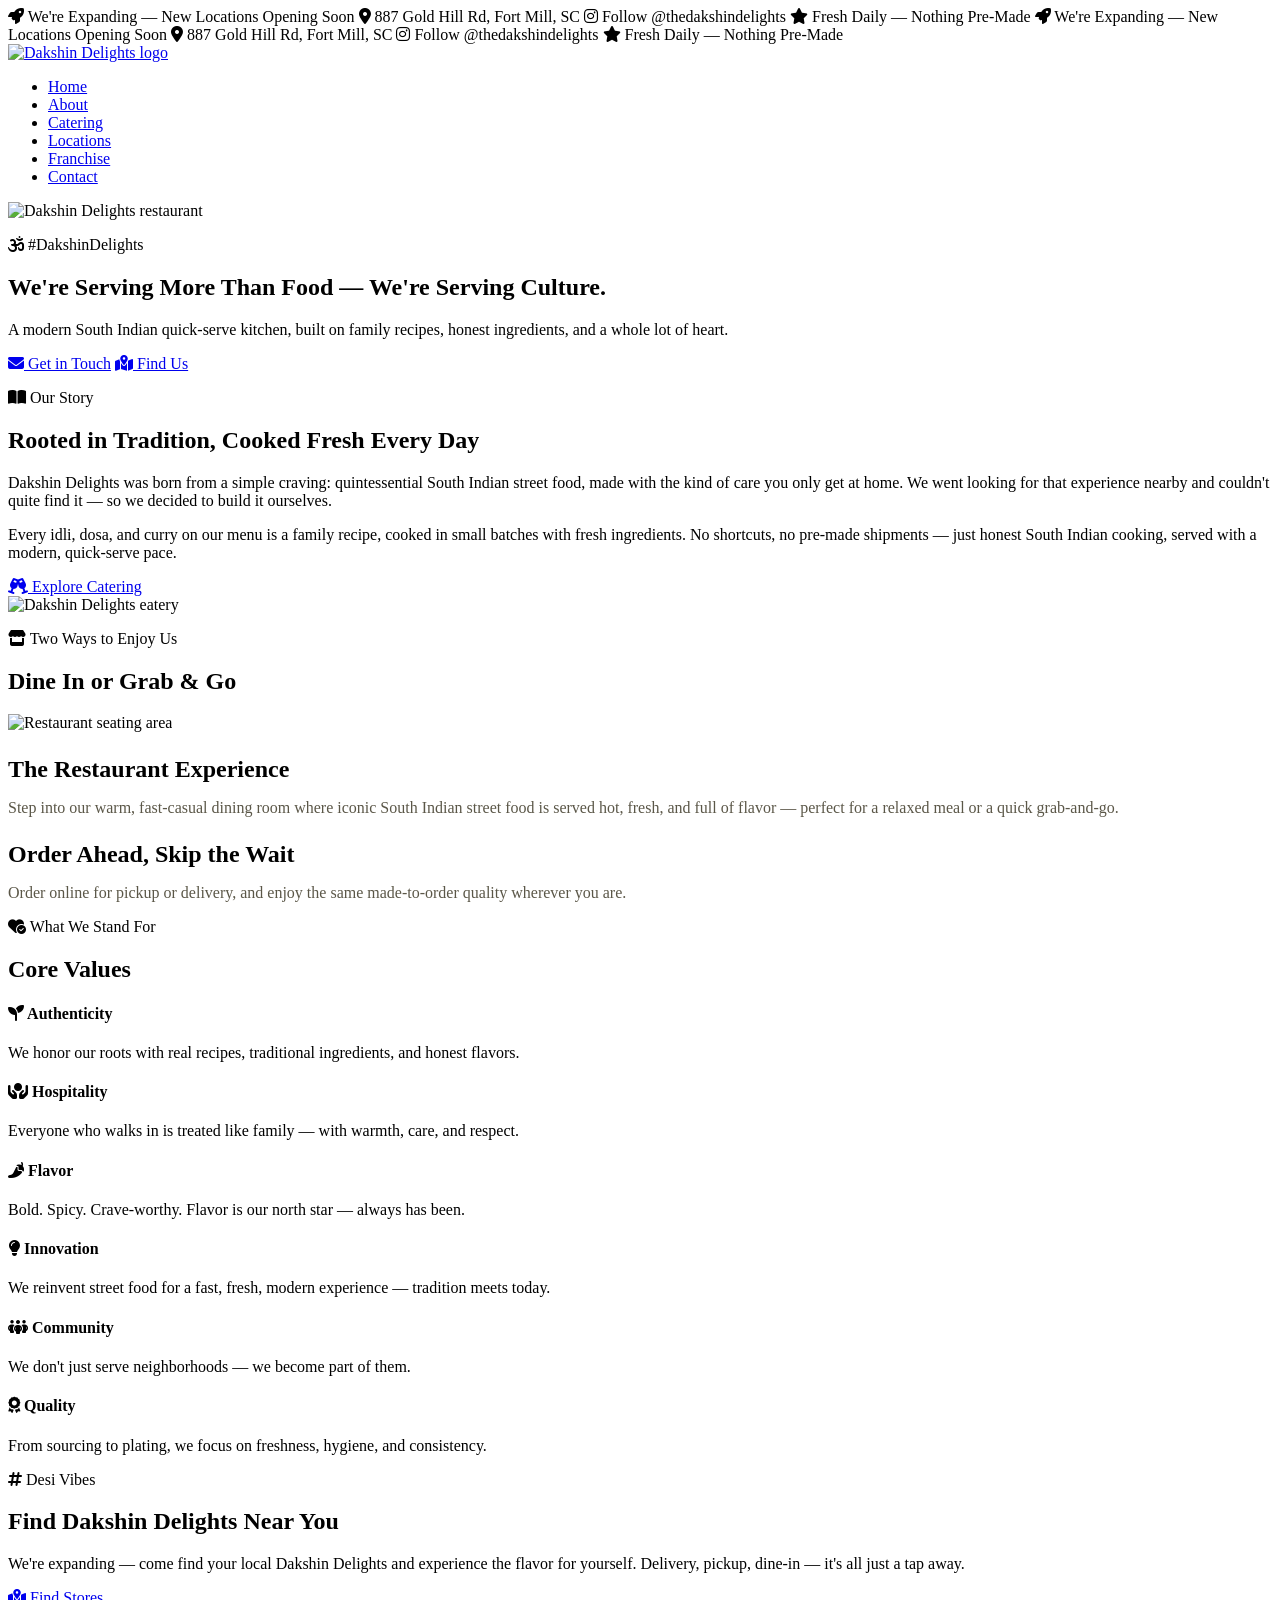
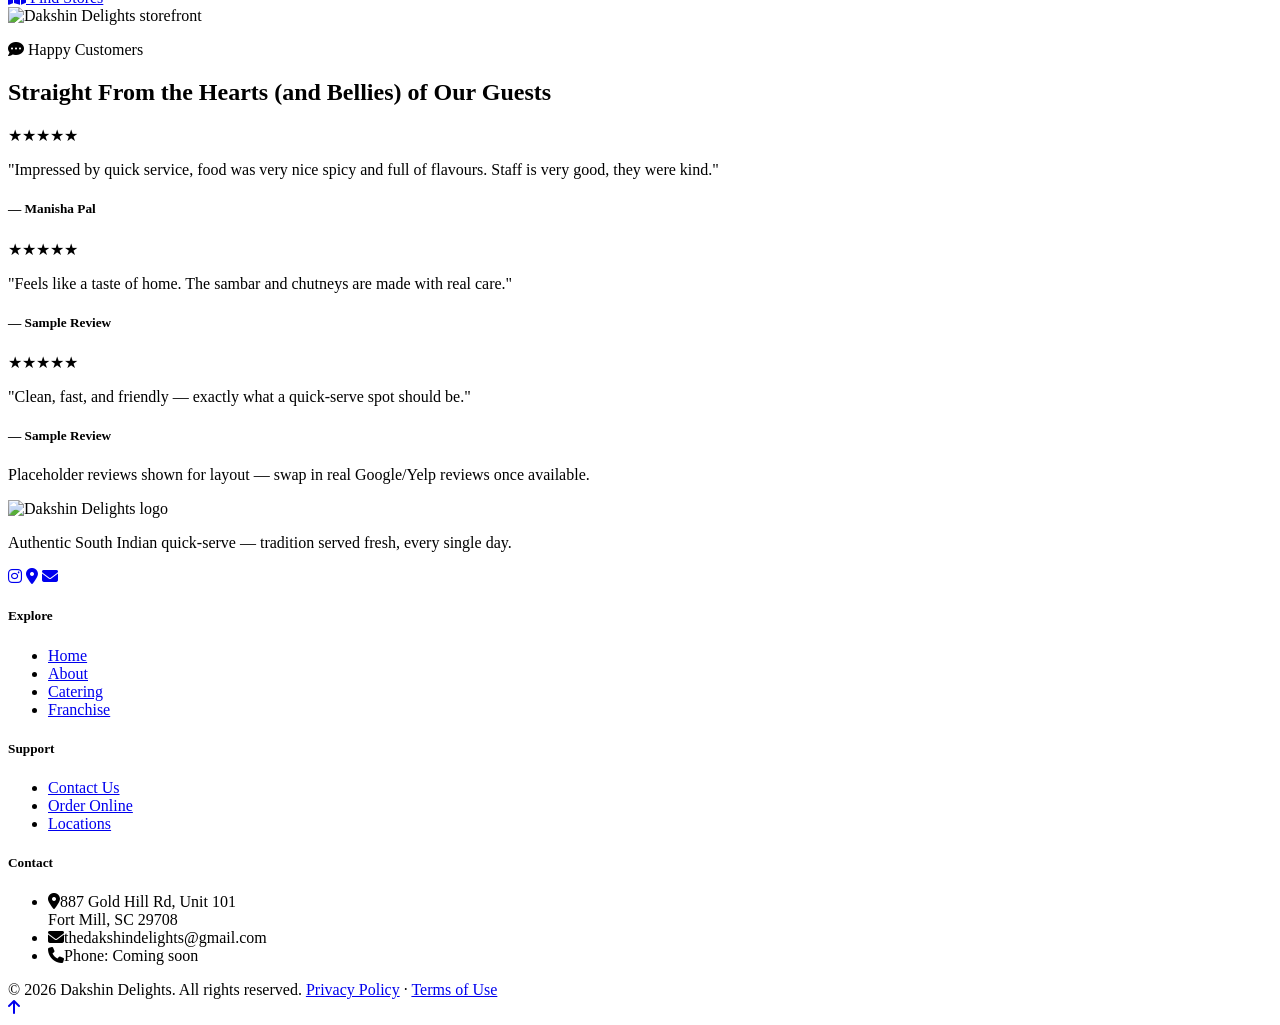
==== about.html @ 9b297593 "Add files via upload" ====
<!DOCTYPE html>
<html lang="en">
<head>
<meta charset="UTF-8">
<meta name="viewport" content="width=device-width, initial-scale=1.0">
<title>About Us | Dakshin Delights</title>
<meta name="description" content="Learn the story behind Dakshin Delights — a modern South Indian quick-serve kitchen serving tradition, fresh, every day.">
<link rel="icon" href="assets/images/logo.png" type="image/png">

<link rel="preconnect" href="https://fonts.googleapis.com">
<link rel="preconnect" href="https://fonts.gstatic.com" crossorigin>
<link href="https://fonts.googleapis.com/css2?family=Fraunces:opsz,wght@9..144,400;9..144,500;9..144,600;9..144,700&family=Poppins:wght@400;500;600;700;800&display=swap" rel="stylesheet">
<link rel="stylesheet" href="https://cdnjs.cloudflare.com/ajax/libs/font-awesome/6.5.1/css/all.min.css">
<link rel="stylesheet" href="assets/style.css">
</head>
<body>

<!-- ================= HEADER ================= -->
<header>
  <div class="topbar">
    <div class="topbar-track">
      <span><i class="fa-solid fa-rocket"></i> We're Expanding — New Locations Opening Soon</span>
      <span><i class="fa-solid fa-location-dot"></i> 887 Gold Hill Rd, Fort Mill, SC</span>
      <span><i class="fa-brands fa-instagram"></i> Follow @thedakshindelights</span>
      <span><i class="fa-solid fa-star"></i> Fresh Daily — Nothing Pre-Made</span>
      <span><i class="fa-solid fa-rocket"></i> We're Expanding — New Locations Opening Soon</span>
      <span><i class="fa-solid fa-location-dot"></i> 887 Gold Hill Rd, Fort Mill, SC</span>
      <span><i class="fa-brands fa-instagram"></i> Follow @thedakshindelights</span>
      <span><i class="fa-solid fa-star"></i> Fresh Daily — Nothing Pre-Made</span>
    </div>
  </div>
  <div class="nav-inner">
    <a href="index" class="brand">
      <img src="assets/images/logo.png" alt="Dakshin Delights logo">
    </a>
    <div class="nav-scrim"></div>
    <nav>
      <ul>
        <li><a href="index">Home</a></li>
        <li><a href="about">About</a></li>
        <li><a href="catering">Catering</a></li>
        <li><a href="locations">Locations</a></li>
        <li><a href="franchise">Franchise</a></li>
        <li><a href="contact">Contact</a></li>
      </ul>
    </nav>
    <!-- <div class="nav-actions">
      <a href="https://dakshindelights.hungerrush.com/" target="_blank" class="btn"><i class="fa-solid fa-bag-shopping"></i><span class="btn-text-full">Order Now</span></a>
      <button class="menu-toggle" aria-label="Open menu"><i class="fa-solid fa-bars"></i></button>
    </div> -->
  </div>
</header>

<!-- ================= PAGE HERO ================= -->
<section class="page-hero">
  <div class="hero-bg">
    <img src="https://picsum.photos/seed/dakshin-about-hero/1600/800" alt="Dakshin Delights restaurant">
  </div>
  <div class="page-hero-content">
    <p class="eyebrow"><i class="fa-solid fa-om"></i> #DakshinDelights</p>
    <h1>We're Serving More Than Food — We're Serving Culture.</h1>
    <p>A modern South Indian quick-serve kitchen, built on family recipes, honest ingredients, and a whole lot of heart.</p>
    <div class="page-hero-actions">
      <a href="contact" class="btn gold"><i class="fa-solid fa-envelope"></i> Get in Touch</a>
      <a href="locations" class="btn outline light"><i class="fa-solid fa-map-location-dot"></i> Find Us</a>
    </div>
  </div>
</section>

<!-- ================= OUR STORY ================= -->
<section class="promo">
  <div class="wrap split-inner">
    <div class="split-text">
      <p class="eyebrow"><i class="fa-solid fa-book-open"></i> Our Story</p>
      <h2>Rooted in Tradition, Cooked Fresh Every Day</h2>
      <p>Dakshin Delights was born from a simple craving: quintessential South Indian street food, made with the kind of care you only get at home. We went looking for that experience nearby and couldn't quite find it — so we decided to build it ourselves.</p>
      <p>Every idli, dosa, and curry on our menu is a family recipe, cooked in small batches with fresh ingredients. No shortcuts, no pre-made shipments — just honest South Indian cooking, served with a modern, quick-serve pace.</p>
      <a href="catering" class="btn gold"><i class="fa-solid fa-champagne-glasses"></i> Explore Catering</a>
    </div>
    <div class="split-img">
      <img src="https://picsum.photos/seed/dakshin-eatery/800/620" alt="Dakshin Delights eatery">
    </div>
  </div>
</section>

<!-- ================= EXPERIENCE ================= -->
<section style="background:var(--cream-2);">
  <div class="wrap">
    <div class="section-head">
      <p class="eyebrow"><i class="fa-solid fa-store"></i> Two Ways to Enjoy Us</p>
      <h2>Dine In or Grab &amp; Go</h2>
    </div>
    <div class="split-inner" style="align-items:stretch;">
      <div class="split-img">
        <img src="https://picsum.photos/seed/dakshin-dinein/700/520" alt="Restaurant seating area">
      </div>
      <div class="split-text" style="align-self:center;">
        <h3 style="font-size:1.5rem;margin-bottom:12px;">The Restaurant Experience</h3>
        <p style="color:#5b5748;margin-bottom:22px;">Step into our warm, fast-casual dining room where iconic South Indian street food is served hot, fresh, and full of flavor — perfect for a relaxed meal or a quick grab-and-go.</p>
        <h3 style="font-size:1.5rem;margin-bottom:12px;">Order Ahead, Skip the Wait</h3>
        <p style="color:#5b5748;">Order online for pickup or delivery, and enjoy the same made-to-order quality wherever you are.</p>
      </div>
    </div>
  </div>
</section>

<!-- ================= CORE VALUES ================= -->
<section>
  <div class="wrap">
    <div class="section-head">
      <p class="eyebrow"><i class="fa-solid fa-heart-circle-check"></i> What We Stand For</p>
      <h2>Core Values</h2>
    </div>
    <div class="values-grid">
      <div class="value-card">
        <h4><i class="fa-solid fa-seedling"></i> Authenticity</h4>
        <p>We honor our roots with real recipes, traditional ingredients, and honest flavors.</p>
      </div>
      <div class="value-card">
        <h4><i class="fa-solid fa-hands-holding-circle"></i> Hospitality</h4>
        <p>Everyone who walks in is treated like family — with warmth, care, and respect.</p>
      </div>
      <div class="value-card">
        <h4><i class="fa-solid fa-pepper-hot"></i> Flavor</h4>
        <p>Bold. Spicy. Crave-worthy. Flavor is our north star — always has been.</p>
      </div>
      <div class="value-card">
        <h4><i class="fa-solid fa-lightbulb"></i> Innovation</h4>
        <p>We reinvent street food for a fast, fresh, modern experience — tradition meets today.</p>
      </div>
      <div class="value-card">
        <h4><i class="fa-solid fa-people-group"></i> Community</h4>
        <p>We don't just serve neighborhoods — we become part of them.</p>
      </div>
      <div class="value-card">
        <h4><i class="fa-solid fa-award"></i> Quality</h4>
        <p>From sourcing to plating, we focus on freshness, hygiene, and consistency.</p>
      </div>
    </div>
  </div>
</section>

<!-- ================= FIND A LOCATION CTA ================= -->
<section class="feature">
  <div class="wrap feature-inner">
    <div>
      <p class="eyebrow"><i class="fa-solid fa-hashtag"></i> Desi Vibes</p>
      <h2>Find Dakshin Delights Near You</h2>
      <p>We're expanding — come find your local Dakshin Delights and experience the flavor for yourself. Delivery, pickup, dine-in — it's all just a tap away.</p>
      <a href="locations" class="btn gold"><i class="fa-solid fa-map-location-dot"></i> Find Stores</a>
    </div>
    <div class="feature-img">
      <img src="https://picsum.photos/seed/dakshin-storefront/700/560" alt="Dakshin Delights storefront">
    </div>
  </div>
</section>

<!-- ================= TESTIMONIALS ================= -->
<section class="testimonials">
  <div class="wrap">
    <div class="section-head">
      <p class="eyebrow"><i class="fa-solid fa-comment-dots"></i> Happy Customers</p>
      <h2>Straight From the Hearts (and Bellies) of Our Guests</h2>
    </div>
    <div class="quote-grid">
      <div class="quote-card">
        <div class="stars">★★★★★</div>
        <p>"Impressed by quick service, food was very nice spicy and full of flavours. Staff is very good, they were kind."</p>
        <h5>— Manisha Pal</h5>
      </div>
      <div class="quote-card">
        <div class="stars">★★★★★</div>
        <p>"Feels like a taste of home. The sambar and chutneys are made with real care."</p>
        <h5>— Sample Review</h5>
      </div>
      <div class="quote-card">
        <div class="stars">★★★★★</div>
        <p>"Clean, fast, and friendly — exactly what a quick-serve spot should be."</p>
        <h5>— Sample Review</h5>
      </div>
    </div>
    <p class="quote-note">Placeholder reviews shown for layout — swap in real Google/Yelp reviews once available.</p>
  </div>
</section>

<!-- ================= FOOTER ================= -->
<footer>
  <div class="wrap">
    <div class="footer-grid">
      <div class="footer-brand">
        <img src="assets/images/logo.png" alt="Dakshin Delights logo">
        <p>Authentic South Indian quick-serve — tradition served fresh, every single day.</p>
        <div class="social-row">
          <a href="https://www.instagram.com/thedakshindelights?igsh=dWNnY2JqZXljYXFj&utm_source=qr" target="_blank" aria-label="Instagram"><i class="fa-brands fa-instagram"></i></a>
          <a href="https://maps.app.goo.gl/mgMfcNtgJZigcK3w5?g_st=ic" target="_blank" aria-label="Get Directions"><i class="fa-solid fa-location-dot"></i></a>
          <a href="mailto:thedakshindelights@gmail.com" aria-label="Email"><i class="fa-solid fa-envelope"></i></a>
        </div>
      </div>
      <div>
        <h5>Explore</h5>
        <ul>
          <li><a href="index">Home</a></li>
          <li><a href="about">About</a></li>
          <li><a href="catering">Catering</a></li>
          <li><a href="franchise">Franchise</a></li>
        </ul>
      </div>
      <div>
        <h5>Support</h5>
        <ul>
          <li><a href="contact">Contact Us</a></li>
          <li><a href="https://dakshindelights.hungerrush.com/" target="_blank">Order Online</a></li>
          <li><a href="locations">Locations</a></li>
        </ul>
      </div>
      <div>
        <h5>Contact</h5>
        <ul>
          <li><i class="fa-solid fa-location-dot"></i>887 Gold Hill Rd, Unit 101<br>Fort Mill, SC 29708</li>
          <li><i class="fa-solid fa-envelope"></i>thedakshindelights@gmail.com</li>
          <li><i class="fa-solid fa-phone"></i>Phone: Coming soon</li>
        </ul>
      </div>
    </div>
    <div class="footer-bottom">
      <span>© 2026 Dakshin Delights. All rights reserved.</span>
      <span><a href="#">Privacy Policy</a> · <a href="#">Terms of Use</a></span>
    </div>
  </div>
</footer>

<a href="#" class="to-top" aria-label="Back to top"><i class="fa-solid fa-arrow-up"></i></a>
<script src="assets/main.js"></script>
</body>
</html>
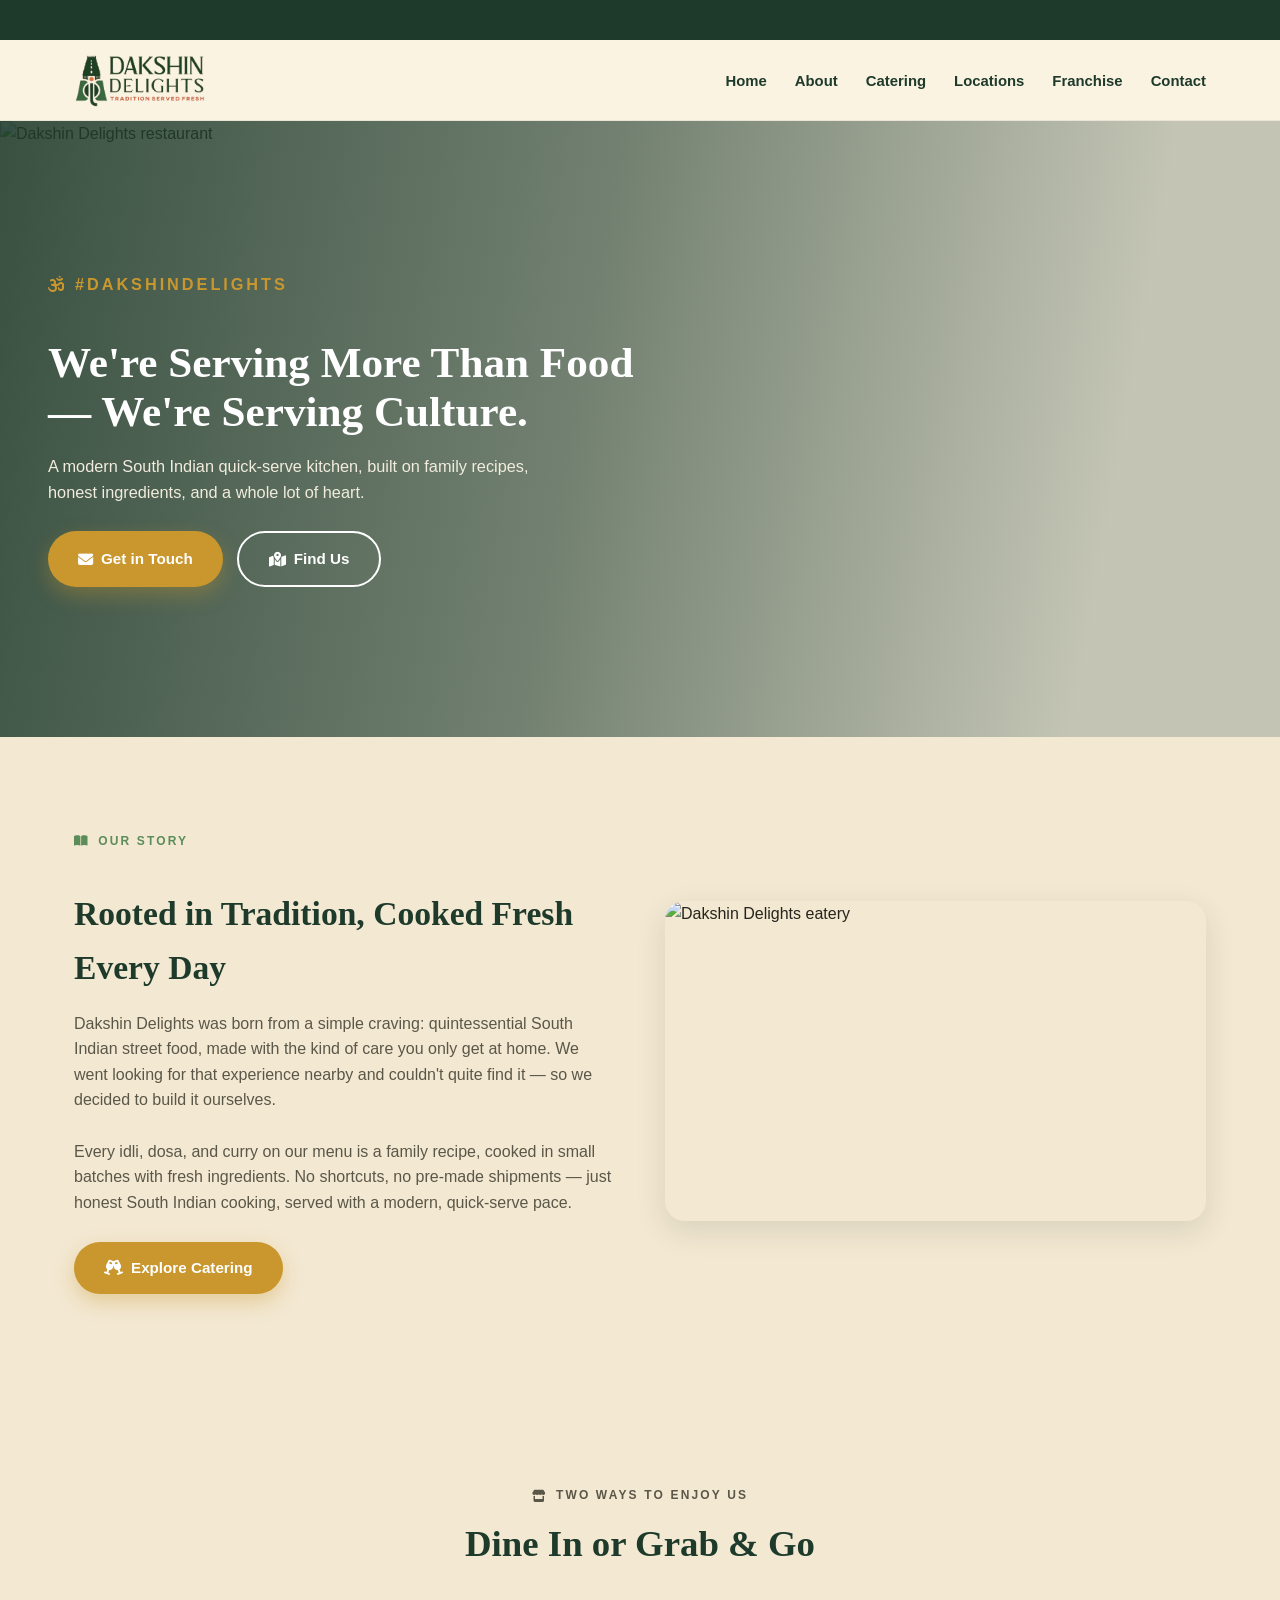
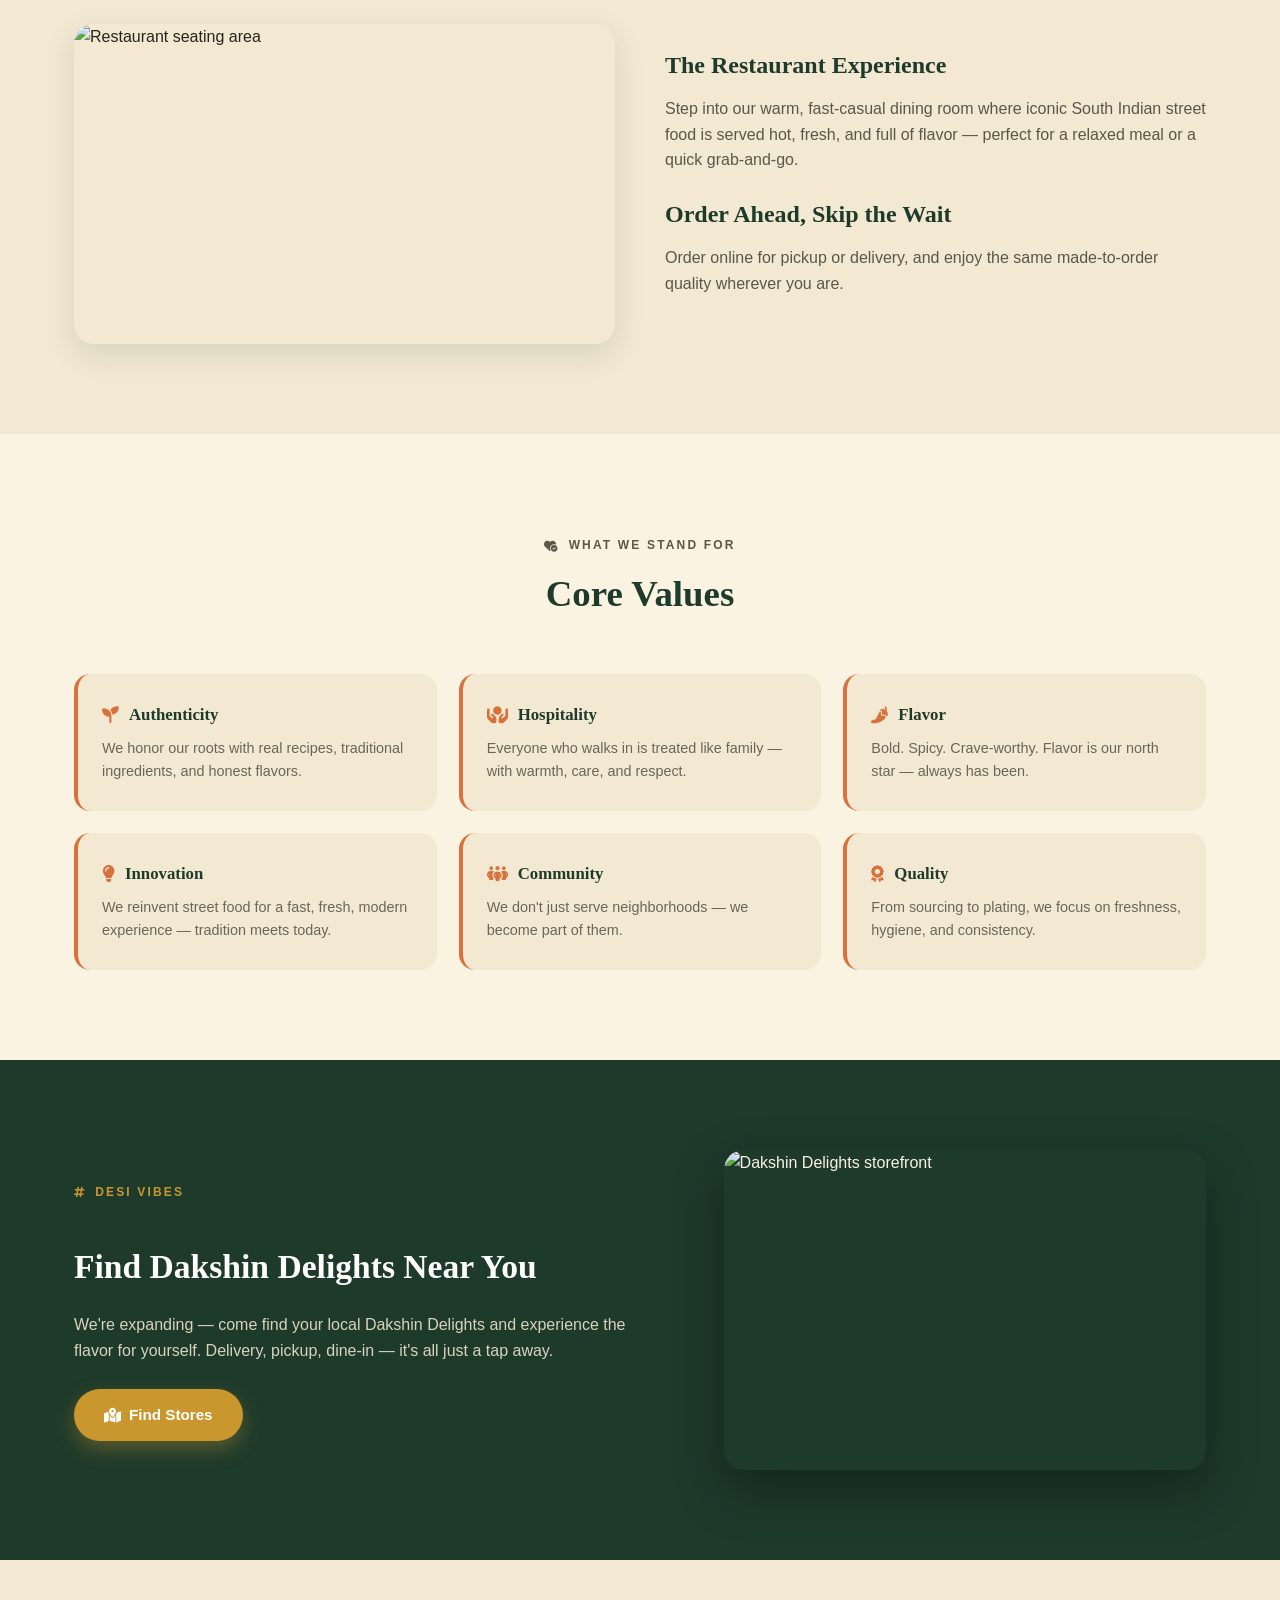
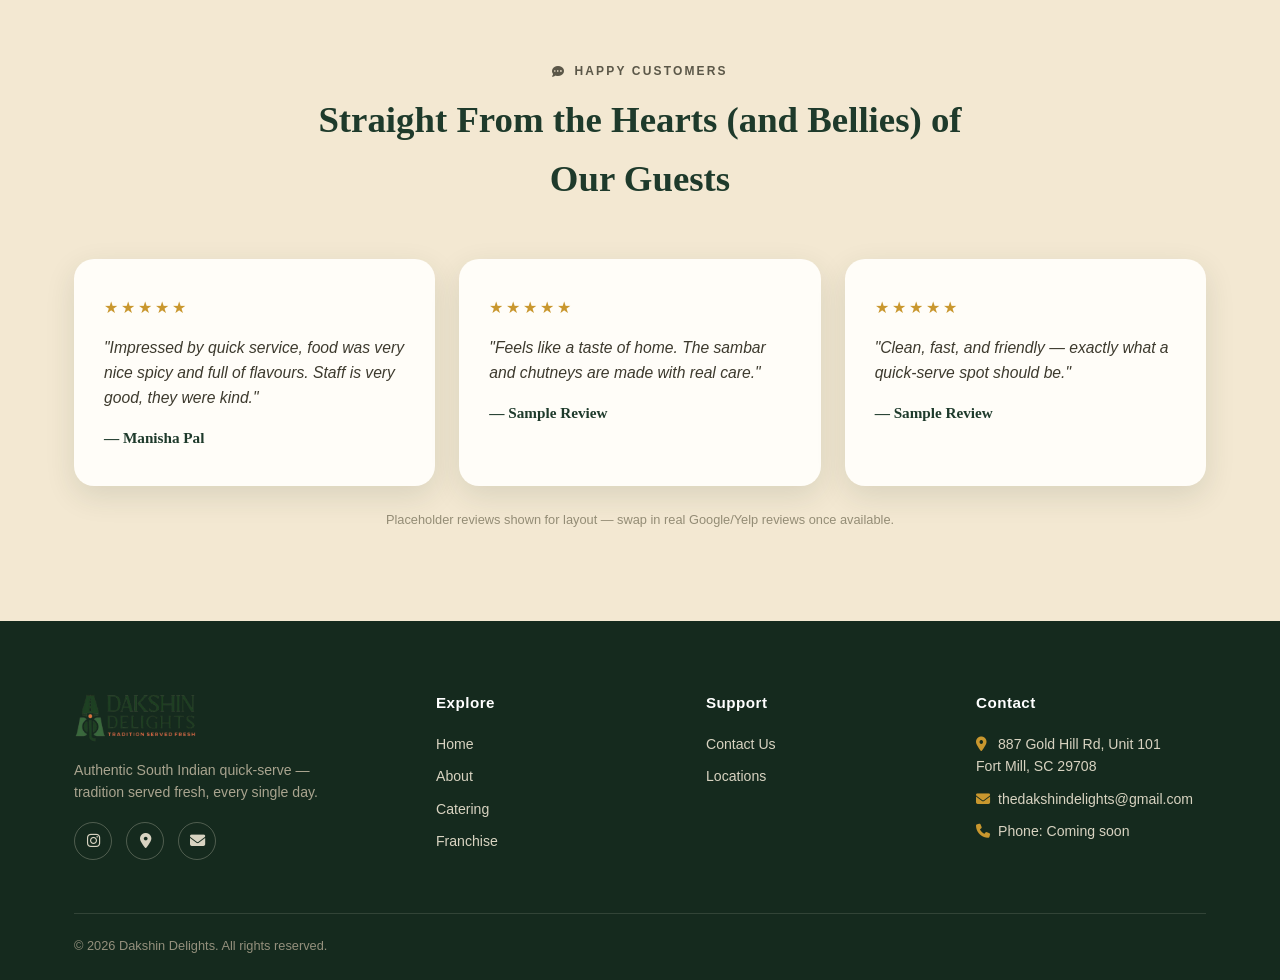
==== commit 54efd107: "Update about.html" ====
--- a/about.html
+++ b/about.html
@@ -209,7 +209,7 @@
         <h5>Support</h5>
         <ul>
           <li><a href="contact">Contact Us</a></li>
-          <li><a href="https://dakshindelights.hungerrush.com/" target="_blank">Order Online</a></li>
+          
           <li><a href="locations">Locations</a></li>
         </ul>
       </div>
@@ -224,7 +224,7 @@
     </div>
     <div class="footer-bottom">
       <span>© 2026 Dakshin Delights. All rights reserved.</span>
-      <span><a href="#">Privacy Policy</a> · <a href="#">Terms of Use</a></span>
+      
     </div>
   </div>
 </footer>
--- a/assets/style.css
+++ b/assets/style.css
@@ -0,0 +1,408 @@
+/* =========================================================
+   DAKSHIN DELIGHTS — SHARED STYLESHEET
+   Tradition Served Fresh
+========================================================= */
+:root{
+  --forest:#1E3A2B;
+  --forest-2:#152A1E;
+  --sage:#5B8C5A;
+  --terracotta:#D9713C;
+  --gold:#C9972E;
+  --cream:#FBF3E2;
+  --cream-2:#F3E8D2;
+  --ink:#26241C;
+  --paper:#FFFDF8;
+  --shadow: 0 10px 30px rgba(30,58,43,.12);
+}
+*{box-sizing:border-box;margin:0;padding:0;}
+html{scroll-behavior:smooth;}
+body{
+  font-family:'Poppins',sans-serif;
+  background:var(--cream);
+  color:var(--ink);
+  line-height:1.6;
+  overflow-x:hidden;
+}
+h1,h2,h3,h4{font-family:'Fraunces',serif;color:var(--forest);}
+a{text-decoration:none;color:inherit;}
+img{max-width:100%;display:block;}
+ul{list-style:none;}
+.wrap{max-width:1180px;margin:0 auto;padding:0 24px;}
+.eyebrow{
+  text-transform:uppercase;letter-spacing:.18em;font-size:.75rem;
+  font-weight:700;color:var(--terracotta);display:inline-flex;align-items:center;gap:8px;
+}
+.btn{
+  display:inline-flex;align-items:center;gap:8px;
+  background:var(--terracotta);color:#fff;font-weight:600;
+  padding:14px 30px;border-radius:40px;border:none;cursor:pointer;
+  font-family:'Poppins',sans-serif;font-size:.95rem;
+  transition:transform .2s ease, box-shadow .2s ease, background .2s ease;
+  box-shadow:0 8px 20px rgba(217,113,60,.35);
+}
+.btn:hover{transform:translateY(-2px);background:#c5622c;}
+.btn.outline{
+  background:transparent;border:2px solid var(--forest);color:var(--forest);
+  box-shadow:none;
+}
+.btn.outline:hover{background:var(--forest);color:#fff;}
+.btn.outline.light{border-color:#fff;color:#fff;}
+.btn.outline.light:hover{background:#fff;color:var(--forest);}
+.btn.gold{background:var(--gold);box-shadow:0 8px 20px rgba(201,151,46,.35);}
+.btn.gold:hover{background:#b3841f;}
+.btn.block{width:100%;justify-content:center;}
+section{padding:90px 0;}
+.section-head{text-align:center;max-width:660px;margin:0 auto 50px;}
+.section-head h2{font-size:2.3rem;font-weight:600;margin-top:8px;}
+.section-head p{color:#5b5748;margin-top:12px;}
+
+/* ---------- HEADER ---------- */
+header{
+  position:sticky;top:0;z-index:200;
+  background:rgba(251,243,226,.96);backdrop-filter:blur(8px);
+  border-bottom:1px solid rgba(30,58,43,.08);
+}
+.topbar{
+  background:var(--forest);color:var(--cream);font-size:.8rem;font-weight:600;
+  letter-spacing:.03em;overflow:hidden;white-space:nowrap;position:relative;
+}
+.topbar .topbar-track{display:inline-flex;padding-left:100%;animation:marquee 46s linear infinite;}
+.topbar span{padding:10px 30px;display:inline-flex;align-items:center;gap:8px;}
+.topbar i{color:var(--gold);}
+@keyframes marquee{
+  0%{transform:translateX(0);}
+  100%{transform:translateX(-100%);}
+}
+.nav-inner{
+  display:flex;align-items:center;justify-content:space-between;
+  padding:12px 24px;max-width:1180px;margin:0 auto;gap:20px;
+}
+.brand{display:flex;align-items:center;gap:12px;flex-shrink:0;}
+.brand img{height:56px;width:auto;}
+nav ul{display:flex;gap:28px;flex-wrap:wrap;}
+nav ul li a{font-weight:600;font-size:.93rem;color:var(--forest);position:relative;padding:6px 0;}
+nav ul li a::after{
+  content:'';position:absolute;left:0;bottom:0;width:0;height:2px;
+  background:var(--terracotta);transition:width .25s ease;
+}
+nav ul li a:hover::after, nav ul li a.active::after{width:100%;}
+nav ul li a.active{color:var(--terracotta);}
+.nav-actions{display:flex;align-items:center;gap:14px;flex-shrink:0;}
+.menu-toggle{display:none;background:none;border:none;font-size:1.5rem;color:var(--forest);cursor:pointer;}
+
+@media (max-width:960px){
+  nav{
+    position:fixed;top:0;right:0;height:100vh;width:min(320px,80vw);
+    background:var(--paper);box-shadow:-10px 0 30px rgba(0,0,0,.15);
+    transform:translateX(100%);transition:transform .3s ease;
+    padding:100px 32px 40px;z-index:150;
+  }
+  nav.open{transform:translateX(0);}
+  nav ul{flex-direction:column;gap:22px;}
+  nav ul li a{font-size:1.05rem;}
+  .menu-toggle{display:block;}
+  .nav-actions .btn{padding:11px 20px;font-size:.85rem;}
+}
+.nav-scrim{
+  display:none;position:fixed;inset:0;background:rgba(20,25,15,.4);z-index:140;
+}
+.nav-scrim.open{display:block;}
+
+/* ---------- PAGE HERO (inner pages) ---------- */
+.page-hero{
+  position:relative;min-height:52vh;display:flex;align-items:center;overflow:hidden;
+}
+.page-hero .hero-bg{position:absolute;inset:0;z-index:0;}
+.page-hero .hero-bg img{width:100%;height:100%;object-fit:cover;}
+.page-hero .hero-bg::after{
+  content:'';position:absolute;inset:0;
+  background:linear-gradient(100deg, rgba(30,58,43,.88) 0%, rgba(30,58,43,.62) 45%, rgba(30,58,43,.25) 85%);
+}
+.page-hero-content{position:relative;z-index:1;max-width:640px;padding:60px 24px;color:#fff;margin:0 24px;}
+.page-hero-content .eyebrow{color:var(--gold);}
+.page-hero-content h1{color:#fff;font-size:2.7rem;font-weight:600;margin:14px 0 16px;line-height:1.15;}
+.page-hero-content p{color:#f1ecdd;margin-bottom:26px;font-size:1.02rem;max-width:520px;}
+.page-hero-actions{display:flex;gap:14px;flex-wrap:wrap;}
+
+/* ---------- HOME HERO (full) ---------- */
+.hero{position:relative;min-height:80vh;display:flex;align-items:center;overflow:hidden;}
+.hero-bg{position:absolute;inset:0;z-index:0;}
+.hero-bg img{width:100%;height:100%;object-fit:cover;}
+.hero-bg::after{
+  content:'';position:absolute;inset:0;
+  background:linear-gradient(100deg, rgba(30,58,43,.85) 0%, rgba(30,58,43,.58) 45%, rgba(30,58,43,.18) 82%);
+}
+.hero-content{position:relative;z-index:1;max-width:580px;padding:60px 24px;color:#fff;margin:0 24px;}
+.hero-content .eyebrow{color:var(--gold);}
+.hero-content h1{color:#fff;font-size:3rem;font-weight:600;margin:14px 0 18px;line-height:1.1;}
+.hero-content p{color:#f1ecdd;margin-bottom:28px;font-size:1.05rem;}
+.hero-actions{display:flex;gap:16px;flex-wrap:wrap;}
+@media (max-width:600px){
+  .hero-content h1, .page-hero-content h1{font-size:1.9rem;}
+  .hero, .page-hero{min-height:70vh;}
+}
+
+/* ---------- PROMO / SPLIT SECTIONS ---------- */
+.promo{background:var(--cream-2);}
+.promo-inner, .split-inner{
+  display:grid;grid-template-columns:1fr 1fr;gap:50px;align-items:center;
+}
+.split-inner.reverse{direction:rtl;}
+.split-inner.reverse > *{direction:ltr;}
+.promo-img, .split-img{border-radius:20px;overflow:hidden;box-shadow:var(--shadow);}
+.promo-img img, .split-img img{height:100%;width:100%;object-fit:cover;min-height:320px;}
+.promo-text .eyebrow, .split-text .eyebrow{color:var(--sage);}
+.promo-text h2, .split-text h2{font-size:2.1rem;margin:10px 0 16px;}
+.promo-text p, .split-text p{color:#5b5748;margin-bottom:26px;}
+
+/* ---------- ICON FEATURE GRID ---------- */
+.icon-grid{display:grid;grid-template-columns:repeat(4,1fr);gap:26px;}
+.icon-card{
+  background:var(--paper);border-radius:18px;padding:32px 26px;box-shadow:var(--shadow);
+  text-align:left;
+}
+.icon-card .ic{
+  width:52px;height:52px;border-radius:14px;background:var(--cream-2);color:var(--terracotta);
+  display:flex;align-items:center;justify-content:center;font-size:1.3rem;margin-bottom:18px;
+}
+.icon-card h4{font-size:1.1rem;margin-bottom:8px;}
+.icon-card p{font-size:.9rem;color:#6b6656;}
+
+/* ---------- MENU CATEGORY GRID ---------- */
+.cat-grid{display:grid;grid-template-columns:repeat(4,1fr);gap:24px;}
+.cat-card{
+  position:relative;border-radius:16px;overflow:hidden;height:190px;
+  box-shadow:var(--shadow);cursor:pointer;
+}
+.cat-card img{width:100%;height:100%;object-fit:cover;transition:transform .4s ease;}
+.cat-card:hover img{transform:scale(1.08);}
+.cat-card::after{
+  content:'';position:absolute;inset:0;
+  background:linear-gradient(to top, rgba(30,58,43,.85) 0%, rgba(30,58,43,.05) 60%);
+}
+.cat-card span{
+  position:absolute;bottom:14px;left:16px;z-index:1;color:#fff;
+  font-weight:700;font-family:'Fraunces',serif;font-size:1.05rem;
+}
+
+/* ---------- FAVORITES / GALLERY CARDS ---------- */
+.fav-grid{display:grid;grid-template-columns:repeat(4,1fr);gap:26px;}
+.fav-card{background:var(--paper);border-radius:18px;overflow:hidden;box-shadow:var(--shadow);}
+.fav-card img{height:190px;width:100%;object-fit:cover;}
+.fav-card .fav-body{padding:18px 20px;}
+.fav-card h4{font-size:1.1rem;margin-bottom:6px;}
+.fav-card p{font-size:.88rem;color:#6b6656;}
+
+.gallery-grid{display:grid;grid-template-columns:repeat(3,1fr);gap:20px;}
+.gallery-grid img{border-radius:16px;height:230px;width:100%;object-fit:cover;box-shadow:var(--shadow);transition:transform .3s ease;}
+.gallery-grid img:hover{transform:translateY(-4px);}
+
+/* ---------- MENU BOARD SHOWCASE ---------- */
+.board-frame{border-radius:20px;overflow:hidden;box-shadow:var(--shadow);border:6px solid var(--paper);}
+
+/* ---------- FEATURE / DARK BAND ---------- */
+.feature{background:var(--forest);color:var(--cream);}
+.feature-inner{display:grid;grid-template-columns:1.1fr .9fr;gap:60px;align-items:center;}
+.feature .eyebrow{color:var(--gold);}
+.feature h2{color:#fff;font-size:2.1rem;margin:12px 0 18px;}
+.feature p{color:#d9d3bd;margin-bottom:26px;}
+.feature-img{border-radius:20px;overflow:hidden;box-shadow:0 20px 50px rgba(0,0,0,.35);}
+.feature-img img{width:100%;height:100%;object-fit:cover;min-height:320px;}
+.pill-list{display:flex;gap:14px;flex-wrap:wrap;margin-bottom:30px;}
+.pill{
+  border:1px solid rgba(251,243,226,.35);padding:8px 18px;border-radius:30px;
+  font-size:.85rem;font-weight:600;color:var(--cream);display:inline-flex;align-items:center;gap:8px;
+}
+
+/* ---------- VALUES / STATS GRID ---------- */
+.values-grid{display:grid;grid-template-columns:repeat(3,1fr);gap:22px;}
+.value-card{
+  background:var(--cream-2);border-radius:16px;padding:28px 24px;
+  border-left:4px solid var(--terracotta);
+}
+.value-card h4{font-size:1.05rem;margin-bottom:8px;display:flex;align-items:center;gap:10px;}
+.value-card h4 i{color:var(--terracotta);}
+.value-card p{font-size:.9rem;color:#6b6656;}
+
+.stats-row{display:grid;grid-template-columns:repeat(4,1fr);gap:20px;text-align:center;}
+.stat h3{font-size:2.4rem;color:var(--gold);margin-bottom:6px;}
+.stat p{font-size:.85rem;letter-spacing:.05em;text-transform:uppercase;color:#cfc9b2;}
+
+/* ---------- LOCATION / STORE CARDS ---------- */
+.location-inner{display:grid;grid-template-columns:.9fr 1.1fr;gap:50px;align-items:center;}
+.location-card{background:var(--paper);border-radius:20px;padding:36px;box-shadow:var(--shadow);}
+.location-card h3{font-size:1.5rem;margin-bottom:18px;}
+.location-card ul li{
+  display:flex;gap:14px;margin-bottom:16px;font-size:.95rem;color:#4a4736;align-items:flex-start;
+}
+.location-card ul li i{color:var(--terracotta);font-size:1.1rem;margin-top:3px;width:20px;flex-shrink:0;}
+.location-card ul li b{color:var(--forest);display:block;}
+.map-frame{border-radius:20px;overflow:hidden;box-shadow:var(--shadow);height:100%;min-height:340px;}
+.map-frame img{width:100%;height:100%;object-fit:cover;}
+.map-frame iframe{width:100%;height:100%;min-height:340px;border:0;display:block;}
+
+.store-card{
+  background:var(--paper);border-radius:18px;padding:26px 28px;box-shadow:var(--shadow);
+  margin-bottom:22px;
+}
+.store-card .store-top{display:flex;justify-content:space-between;align-items:flex-start;gap:12px;flex-wrap:wrap;}
+.store-card h4{font-size:1.15rem;margin-bottom:6px;}
+.store-card .addr{font-size:.9rem;color:#5b5748;margin-bottom:12px;display:flex;gap:8px;}
+.store-card .addr i{color:var(--terracotta);margin-top:3px;}
+.store-badge{
+  background:var(--sage);color:#fff;font-size:.72rem;font-weight:700;letter-spacing:.04em;
+  padding:5px 12px;border-radius:20px;white-space:nowrap;
+}
+.store-badge.soon{background:var(--gold);}
+.store-meta{display:flex;gap:24px;flex-wrap:wrap;font-size:.85rem;color:#5b5748;margin-bottom:16px;}
+.store-meta span{display:flex;align-items:center;gap:8px;}
+.store-meta i{color:var(--sage);}
+.store-actions{display:flex;gap:12px;flex-wrap:wrap;}
+.store-actions .btn, .store-actions .btn.outline{padding:10px 22px;font-size:.85rem;}
+
+/* ---------- TESTIMONIALS ---------- */
+.testimonials{background:var(--cream-2);}
+.quote-grid{display:grid;grid-template-columns:repeat(3,1fr);gap:24px;}
+.quote-card{
+  background:var(--paper);padding:36px 30px;border-radius:20px;box-shadow:var(--shadow);position:relative;
+}
+.quote-card .stars{color:var(--gold);font-size:1rem;margin-bottom:14px;letter-spacing:3px;}
+.quote-card p{font-size:.98rem;color:#3d3a2e;font-style:italic;margin-bottom:16px;}
+.quote-card h5{font-family:'Fraunces',serif;color:var(--forest);font-size:.95rem;}
+.quote-note{text-align:center;font-size:.8rem;color:#948d76;margin-top:24px;}
+
+/* ---------- INSTAGRAM ---------- */
+.insta-head{display:flex;justify-content:space-between;align-items:flex-end;margin-bottom:36px;flex-wrap:wrap;gap:20px;}
+.insta-head h2{font-size:1.9rem;}
+.insta-grid{display:grid;grid-template-columns:repeat(6,1fr);gap:14px;}
+.insta-grid a{position:relative;border-radius:12px;overflow:hidden;aspect-ratio:1/1;display:block;}
+.insta-grid img{border-radius:12px;width:100%;height:100%;object-fit:cover;transition:opacity .25s ease;}
+.insta-grid a::after{
+  content:'\f16d';font-family:'Font Awesome 6 Brands';position:absolute;inset:0;
+  display:flex;align-items:center;justify-content:center;color:#fff;font-size:1.3rem;
+  background:rgba(30,58,43,.35);opacity:0;transition:opacity .25s ease;
+}
+.insta-grid a:hover::after{opacity:1;}
+.insta-grid a:hover img{opacity:.85;}
+
+/* ---------- FORM ---------- */
+.form-card{
+  background:var(--paper);border-radius:20px;box-shadow:var(--shadow);padding:44px;
+}
+.form-grid{display:grid;grid-template-columns:1fr 1fr;gap:22px 26px;}
+.field{display:flex;flex-direction:column;gap:8px;}
+.field.full{grid-column:1/-1;}
+.field label{font-size:.88rem;font-weight:600;color:var(--forest);}
+.field label .req{color:var(--terracotta);}
+.field input, .field select, .field textarea{
+  border:1.5px solid #e6dcc4;background:var(--cream-2);border-radius:10px;
+  padding:12px 16px;font-family:'Poppins',sans-serif;font-size:.92rem;color:var(--ink);
+  outline:none;transition:border-color .2s ease, background .2s ease;
+}
+.field input:focus, .field select:focus, .field textarea:focus{
+  border-color:var(--terracotta);background:var(--paper);
+}
+.field textarea{resize:vertical;min-height:110px;}
+.form-note{font-size:.82rem;color:#8a8570;margin-top:18px;text-align:center;}
+.form-success{
+  display:none;background:#e9f3e8;border:1.5px solid var(--sage);color:var(--forest);
+  padding:16px 20px;border-radius:12px;font-size:.9rem;margin-top:18px;align-items:center;gap:10px;
+}
+.form-success.show{display:flex;}
+
+/* ---------- CONTACT SPLIT ---------- */
+.contact-inner{display:grid;grid-template-columns:.85fr 1.15fr;gap:0;box-shadow:var(--shadow);border-radius:24px;overflow:hidden;}
+.contact-info{background:var(--forest);color:var(--cream);padding:52px 44px;}
+.contact-info h2{color:#fff;font-size:1.9rem;margin-bottom:26px;}
+.contact-info ul li{display:flex;gap:16px;margin-bottom:26px;align-items:flex-start;}
+.contact-info ul li i{
+  width:44px;height:44px;border-radius:12px;background:rgba(251,243,226,.1);
+  display:flex;align-items:center;justify-content:center;color:var(--gold);font-size:1.1rem;flex-shrink:0;
+}
+.contact-info ul li b{display:block;color:#fff;font-size:.98rem;margin-bottom:3px;}
+.contact-info ul li span, .contact-info ul li a{color:#cfc9b2;font-size:.92rem;}
+.contact-info .social-row{margin-top:34px;}
+.contact-form-wrap{background:var(--paper);padding:52px 44px;}
+.contact-form-wrap h3{font-size:1.4rem;margin-bottom:8px;}
+.contact-form-wrap > p{color:#5b5748;font-size:.92rem;margin-bottom:26px;}
+
+/* ---------- QR SECTION ---------- */
+.qr-section{background:var(--forest);color:var(--cream);}
+.qr-inner{display:grid;grid-template-columns:1fr 1fr;gap:40px;text-align:center;}
+.qr-card{background:rgba(251,243,226,.06);border:1px solid rgba(251,243,226,.18);border-radius:20px;padding:36px;}
+.qr-card img{margin:0 auto 18px;border-radius:12px;background:#fff;padding:12px;}
+.qr-card h4{color:#fff;font-size:1.15rem;margin-bottom:8px;}
+.qr-card p{color:#cfc9b2;font-size:.88rem;}
+
+/* ---------- CTA BAND ---------- */
+.cta-band{
+  background:var(--forest);border-radius:26px;padding:56px 50px;
+  display:flex;justify-content:space-between;align-items:center;gap:30px;flex-wrap:wrap;
+  color:#fff;
+}
+.cta-band h2{color:#fff;font-size:1.9rem;margin-bottom:8px;}
+.cta-band p{color:#cfc9b2;}
+.cta-band-actions{display:flex;gap:14px;flex-wrap:wrap;}
+
+/* ---------- FOOTER ---------- */
+footer{background:var(--forest-2);color:#d8d3c1;padding:70px 0 24px;}
+.footer-grid{display:grid;grid-template-columns:1.4fr 1fr 1fr 1fr;gap:40px;margin-bottom:50px;}
+.footer-brand img{height:52px;margin-bottom:16px;border-radius:8px;}
+.footer-brand p{font-size:.88rem;color:#a9a48f;max-width:280px;}
+footer h5{color:#fff;font-family:'Poppins',sans-serif;font-size:.95rem;margin-bottom:18px;letter-spacing:.03em;}
+footer ul li{margin-bottom:10px;font-size:.88rem;}
+footer ul li a:hover{color:var(--gold);}
+footer ul li i{width:16px;color:var(--gold);margin-right:6px;}
+.social-row{display:flex;gap:14px;margin-top:18px;}
+.social-row a{
+  width:38px;height:38px;border-radius:50%;border:1px solid rgba(216,211,193,.3);
+  display:flex;align-items:center;justify-content:center;font-size:.95rem;
+}
+.social-row a:hover{background:var(--gold);border-color:var(--gold);color:var(--forest);}
+.footer-bottom{
+  border-top:1px solid rgba(216,211,193,.15);padding-top:22px;
+  display:flex;justify-content:space-between;flex-wrap:wrap;gap:12px;
+  font-size:.8rem;color:#94907d;
+}
+.footer-bottom a:hover{color:var(--gold);}
+
+/* ---------- BACK TO TOP ---------- */
+.to-top{
+  position:fixed;bottom:26px;right:26px;width:46px;height:46px;border-radius:50%;
+  background:var(--terracotta);color:#fff;display:flex;align-items:center;justify-content:center;
+  box-shadow:0 8px 20px rgba(217,113,60,.4);opacity:0;pointer-events:none;
+  transition:opacity .25s ease, transform .25s ease;z-index:90;font-size:1rem;
+}
+.to-top.show{opacity:1;pointer-events:auto;}
+.to-top:hover{transform:translateY(-3px);}
+
+/* =========================================================
+   RESPONSIVE
+========================================================= */
+@media (max-width:960px){
+  .promo-inner,.feature-inner,.location-inner,.split-inner,.contact-inner{grid-template-columns:1fr;}
+  .split-inner.reverse{direction:ltr;}
+  .feature-inner{gap:34px;}
+  .cat-grid,.fav-grid,.icon-grid{grid-template-columns:repeat(2,1fr);}
+  .gallery-grid{grid-template-columns:repeat(2,1fr);}
+  .insta-grid{grid-template-columns:repeat(3,1fr);}
+  .qr-inner{grid-template-columns:1fr;}
+  .values-grid,.quote-grid{grid-template-columns:repeat(2,1fr);}
+  .stats-row{grid-template-columns:repeat(2,1fr);}
+  .footer-grid{grid-template-columns:1fr 1fr;}
+  .form-grid{grid-template-columns:1fr;}
+  .form-card{padding:32px 26px;}
+  .contact-info,.contact-form-wrap{padding:40px 30px;}
+  section{padding:64px 0;}
+}
+@media (max-width:600px){
+  .cat-grid,.fav-grid,.icon-grid,.gallery-grid,.insta-grid,.values-grid,.quote-grid,.stats-row{grid-template-columns:1fr;}
+  .cta-band{flex-direction:column;text-align:center;padding:40px 26px;}
+  .cta-band-actions{justify-content:center;}
+  .section-head h2{font-size:1.7rem;}
+  .promo-text h2, .split-text h2, .feature h2{font-size:1.6rem;}
+  .brand img{height:44px;}
+  .nav-actions .btn span.btn-text-full{display:none;}
+  .location-card, .form-card{padding:26px 20px;}
+  .store-card{padding:20px;}
+}
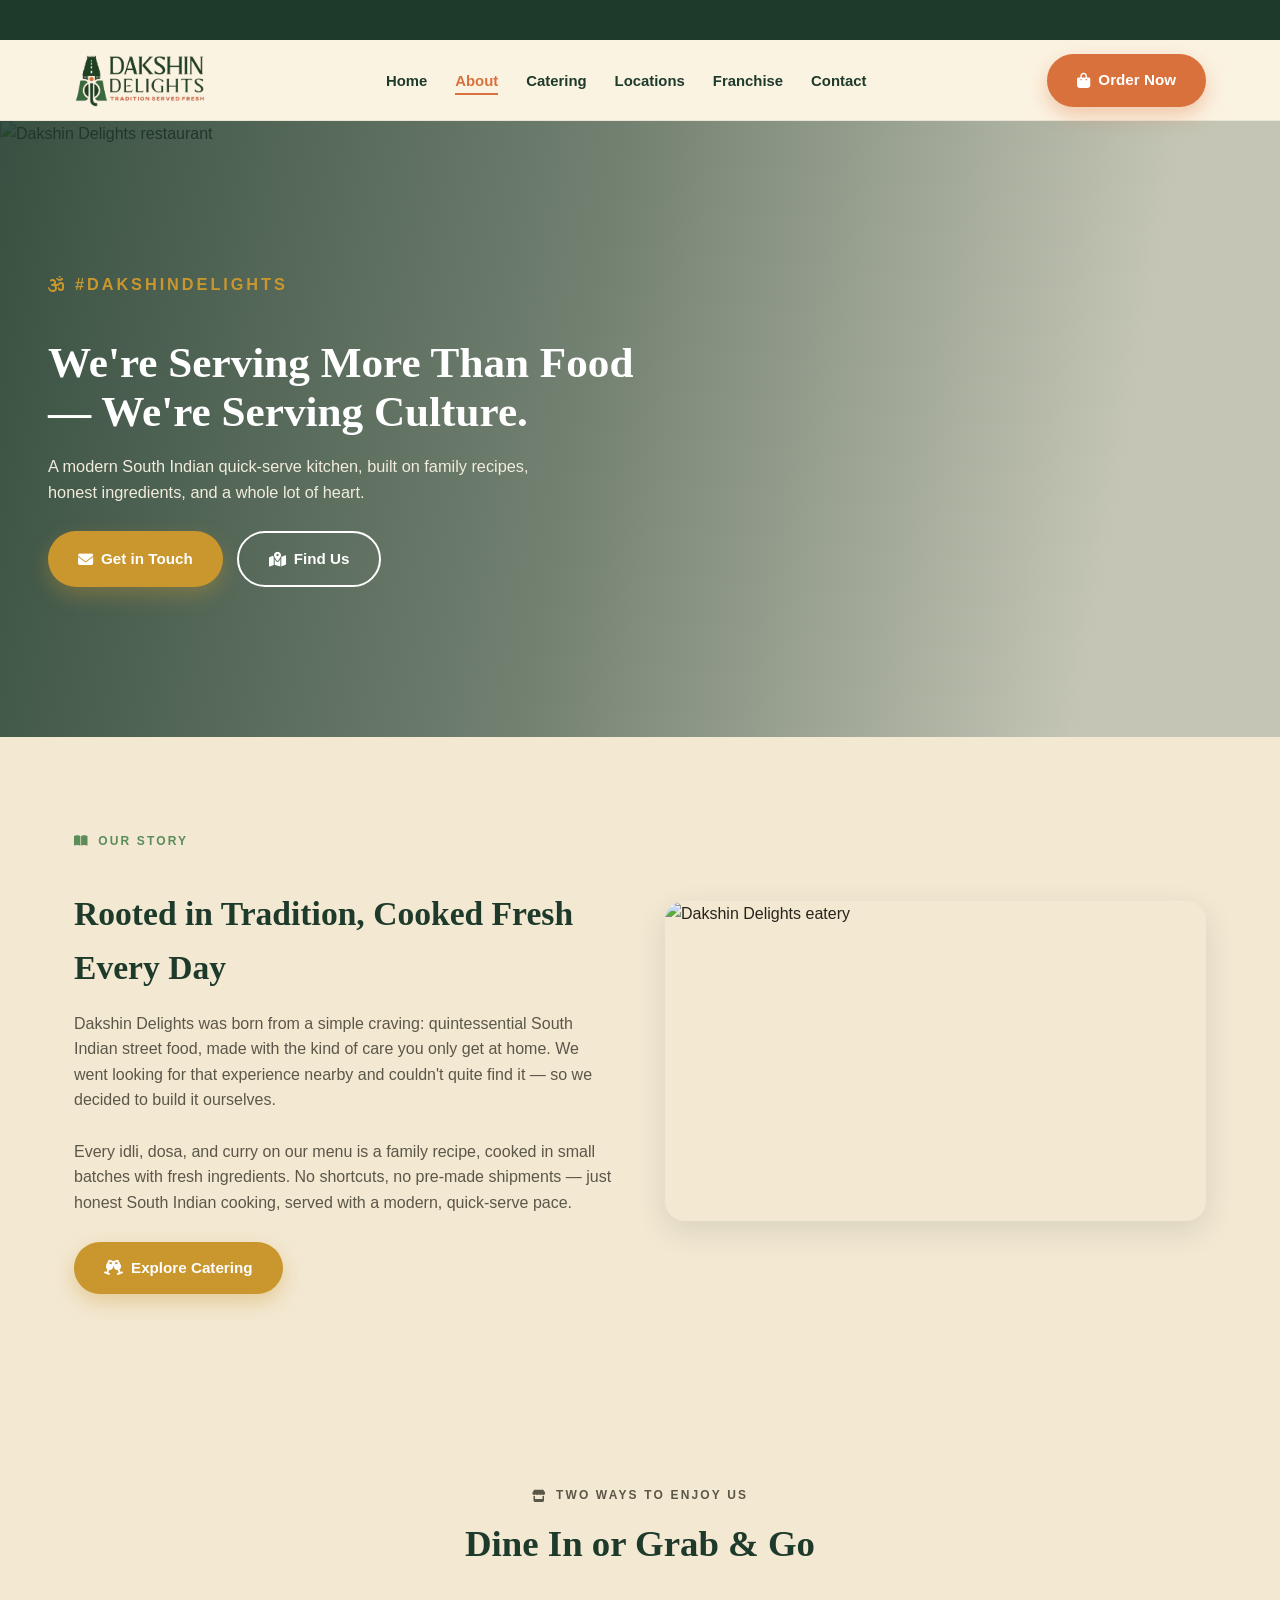
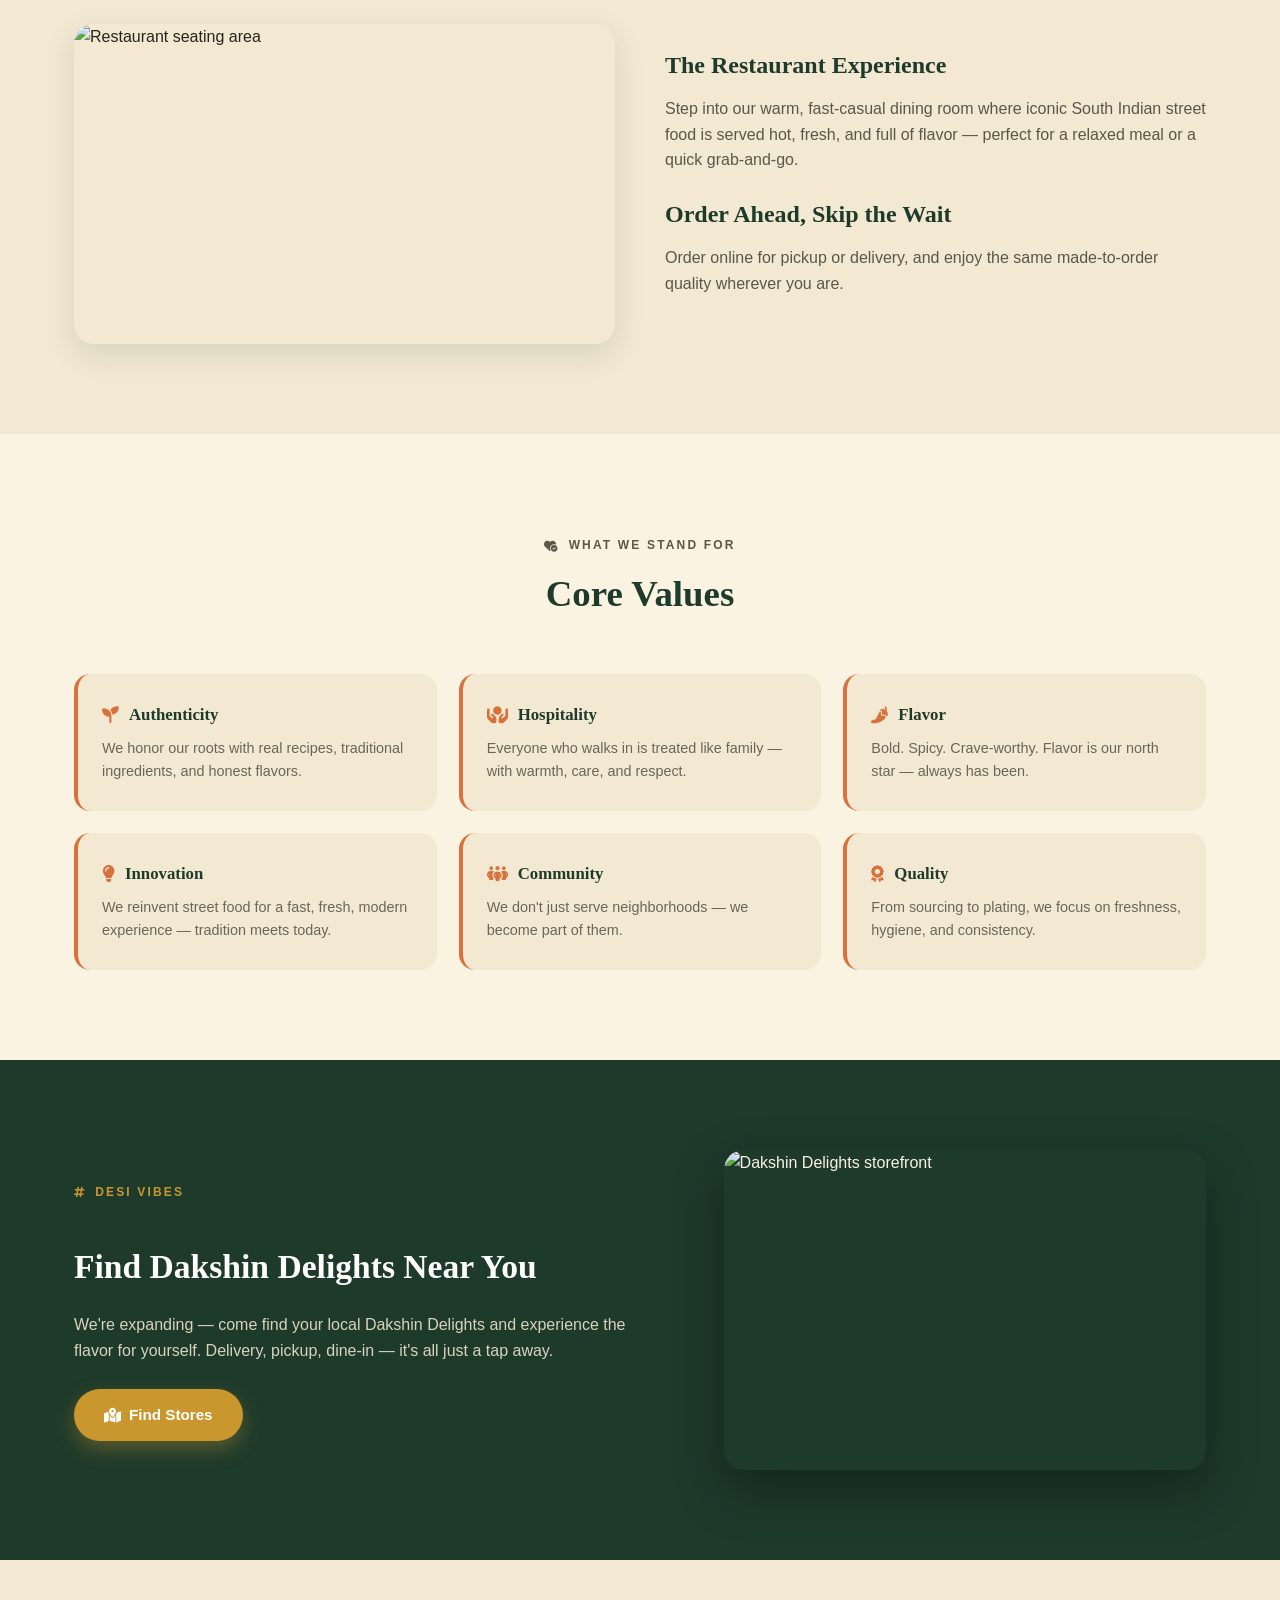
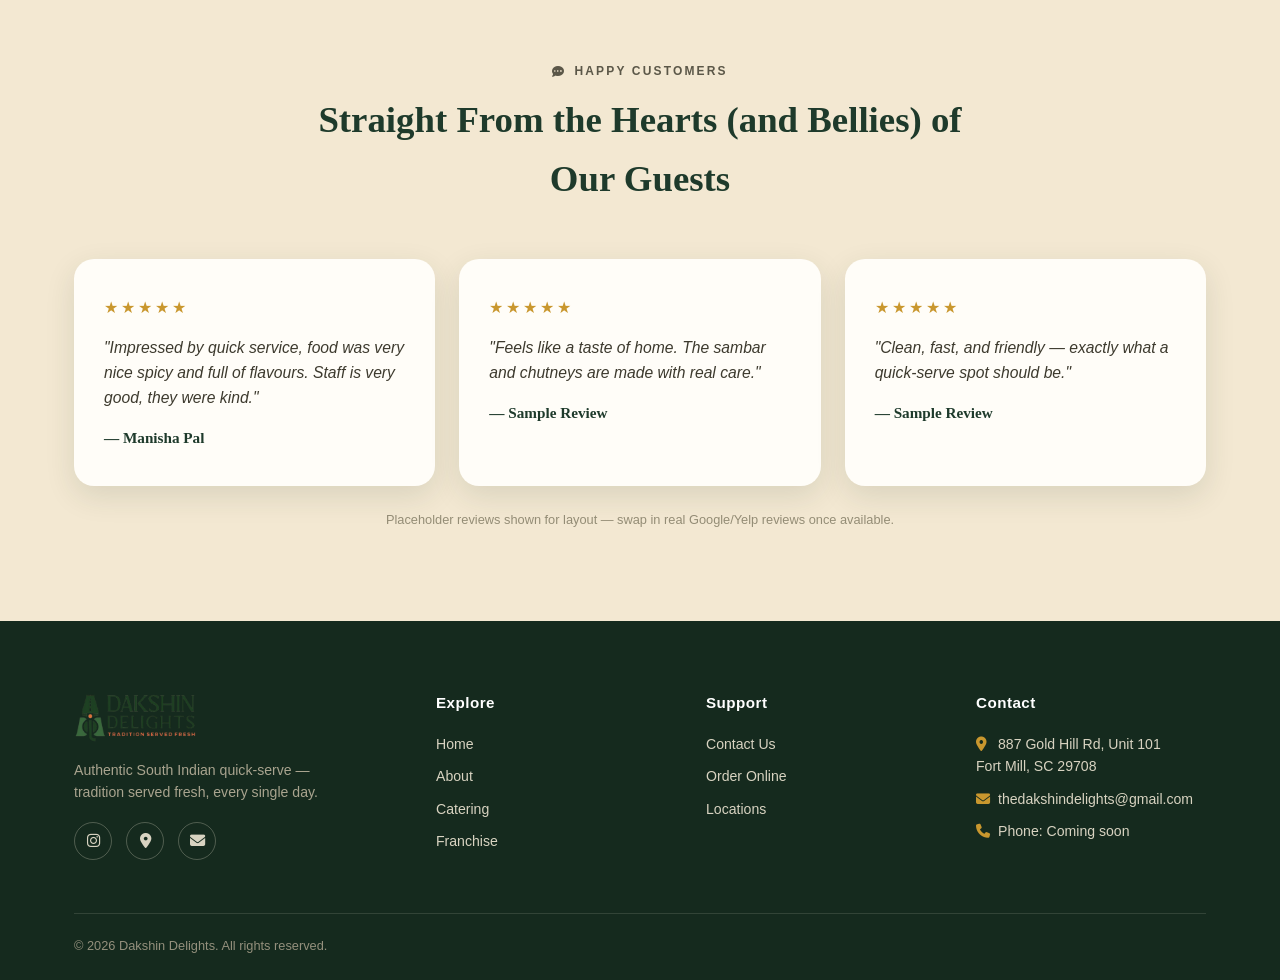
==== commit 57084fd1: "Update about.html" ====
--- a/about.html
+++ b/about.html
@@ -44,10 +44,10 @@
         <li><a href="contact">Contact</a></li>
       </ul>
     </nav>
-    <!-- <div class="nav-actions">
+    <div class="nav-actions">
       <a href="https://dakshindelights.hungerrush.com/" target="_blank" class="btn"><i class="fa-solid fa-bag-shopping"></i><span class="btn-text-full">Order Now</span></a>
       <button class="menu-toggle" aria-label="Open menu"><i class="fa-solid fa-bars"></i></button>
-    </div> -->
+    </div>
   </div>
 </header>
 
@@ -209,7 +209,7 @@
         <h5>Support</h5>
         <ul>
           <li><a href="contact">Contact Us</a></li>
-          
+          <li><a href="https://dakshindelights.hungerrush.com/" target="_blank">Order Online</a></li>
           <li><a href="locations">Locations</a></li>
         </ul>
       </div>
--- a/assets/style.css
+++ b/assets/style.css
@@ -61,7 +61,9 @@
   position:sticky;top:0;z-index:200;
   background:rgba(251,243,226,.96);backdrop-filter:blur(8px);
   border-bottom:1px solid rgba(30,58,43,.08);
-}
+  transition:box-shadow .25s ease;
+}
+header.is-scrolled{box-shadow:0 8px 24px rgba(20,25,15,.1);}
 .topbar{
   background:var(--forest);color:var(--cream);font-size:.8rem;font-weight:600;
   letter-spacing:.03em;overflow:hidden;white-space:nowrap;position:relative;
@@ -88,25 +90,57 @@
 nav ul li a:hover::after, nav ul li a.active::after{width:100%;}
 nav ul li a.active{color:var(--terracotta);}
 .nav-actions{display:flex;align-items:center;gap:14px;flex-shrink:0;}
-.menu-toggle{display:none;background:none;border:none;font-size:1.5rem;color:var(--forest);cursor:pointer;}
-
+.menu-toggle{
+  display:none;background:none;border:none;font-size:1.4rem;color:var(--forest);
+  cursor:pointer;width:42px;height:42px;align-items:center;justify-content:center;
+  border-radius:10px;transition:background .2s ease, transform .2s ease;flex-shrink:0;
+}
+.menu-toggle:hover{background:rgba(30,58,43,.08);}
+.menu-toggle.is-active{transform:rotate(90deg);}
+body.nav-locked{overflow:hidden;}
+
+/* ---------- MOBILE NAV — DROPS DOWN FROM TOP ---------- */
 @media (max-width:960px){
+  .nav-inner{position:relative;}
   nav{
-    position:fixed;top:0;right:0;height:100vh;width:min(320px,80vw);
-    background:var(--paper);box-shadow:-10px 0 30px rgba(0,0,0,.15);
-    transform:translateX(100%);transition:transform .3s ease;
-    padding:100px 32px 40px;z-index:150;
+    position:absolute;top:100%;left:0;right:0;width:100%;
+    max-height:min(74vh,560px);overflow-y:auto;
+    background:var(--paper);
+    box-shadow:0 26px 44px -14px rgba(20,25,15,.32);
+    border-radius:0 0 22px 22px;
+    padding:18px 26px 30px;z-index:150;
+    transform-origin:top center;
+    transform:translateY(-14px) scaleY(.96);
+    opacity:0;visibility:hidden;pointer-events:none;
+    transition:transform .32s cubic-bezier(.22,1,.36,1), opacity .22s ease, visibility 0s linear .32s;
   }
-  nav.open{transform:translateX(0);}
-  nav ul{flex-direction:column;gap:22px;}
-  nav ul li a{font-size:1.05rem;}
-  .menu-toggle{display:block;}
-  .nav-actions .btn{padding:11px 20px;font-size:.85rem;}
+  nav.open{
+    transform:translateY(0) scaleY(1);
+    opacity:1;visibility:visible;pointer-events:auto;
+    transition:transform .32s cubic-bezier(.22,1,.36,1), opacity .25s ease, visibility 0s linear 0s;
+  }
+  nav ul{flex-direction:column;gap:2px;flex-wrap:nowrap;}
+  nav ul li{border-bottom:1px solid rgba(30,58,43,.08);}
+  nav ul li:last-child{border-bottom:none;}
+  nav ul li a{font-size:1.05rem;display:block;padding:15px 6px;}
+  nav ul li a::after{display:none;}
+  .menu-toggle{display:flex;}
+  .nav-actions .btn{padding:10px 16px;font-size:.82rem;}
+  .nav-actions .btn i{font-size:.9rem;}
+}
+@media (max-width:420px){
+  .nav-actions .btn-text-full{display:none;}
+  .nav-actions .btn{padding:10px 12px;}
+  nav{padding:16px 20px 26px;max-height:70vh;}
 }
 .nav-scrim{
-  display:none;position:fixed;inset:0;background:rgba(20,25,15,.4);z-index:140;
-}
-.nav-scrim.open{display:block;}
+  display:block;position:fixed;inset:0;background:rgba(20,25,15,.45);z-index:140;
+  backdrop-filter:blur(2px);opacity:0;pointer-events:none;transition:opacity .25s ease;
+}
+.nav-scrim.open{opacity:1;pointer-events:auto;}
+@media (min-width:961px){
+  .nav-scrim{display:none;}
+}
 
 /* ---------- PAGE HERO (inner pages) ---------- */
 .page-hero{
@@ -380,6 +414,7 @@
    RESPONSIVE
 ========================================================= */
 @media (max-width:960px){
+  .wrap{padding:0 20px;}
   .promo-inner,.feature-inner,.location-inner,.split-inner,.contact-inner{grid-template-columns:1fr;}
   .split-inner.reverse{direction:ltr;}
   .feature-inner{gap:34px;}
@@ -394,15 +429,69 @@
   .form-card{padding:32px 26px;}
   .contact-info,.contact-form-wrap{padding:40px 30px;}
   section{padding:64px 0;}
-}
+  .hero-content h1, .page-hero-content h1{font-size:2.3rem;}
+  .promo-img img, .split-img img, .feature-img img{min-height:260px;}
+}
+
+@media (max-width:768px){
+  .topbar span{padding:9px 20px;font-size:.75rem;}
+  .section-head h2{font-size:1.9rem;}
+  .icon-grid{grid-template-columns:1fr 1fr;}
+  .quote-card{padding:28px 22px;}
+}
+
 @media (max-width:600px){
-  .cat-grid,.fav-grid,.icon-grid,.gallery-grid,.insta-grid,.values-grid,.quote-grid,.stats-row{grid-template-columns:1fr;}
-  .cta-band{flex-direction:column;text-align:center;padding:40px 26px;}
-  .cta-band-actions{justify-content:center;}
-  .section-head h2{font-size:1.7rem;}
-  .promo-text h2, .split-text h2, .feature h2{font-size:1.6rem;}
-  .brand img{height:44px;}
-  .nav-actions .btn span.btn-text-full{display:none;}
-  .location-card, .form-card{padding:26px 20px;}
-  .store-card{padding:20px;}
-}
+  html{font-size:15px;}
+  .icon-grid,.values-grid,.quote-grid,.stats-row{grid-template-columns:1fr;}
+  .cat-grid,.fav-grid,.gallery-grid,.insta-grid{grid-template-columns:repeat(1,1fr);gap:14px;}
+  .cat-card{height:150px;}
+  .fav-card img{height:150px;}
+  .gallery-grid img{height:150px;}
+  .footer-grid{grid-template-columns:1fr;gap:30px;}
+  .cta-band{flex-direction:column;text-align:center;padding:36px 24px;}
+  .cta-band-actions{justify-content:center;width:100%;}
+  .cta-band-actions .btn{flex:1;justify-content:center;}
+  .cta-band h2{font-size:1.5rem;}
+  .section-head h2{font-size:1.5rem;}
+  .section-head{margin-bottom:34px;}
+  .promo-text h2, .split-text h2, .feature h2{font-size:1.4rem;}
+  .hero-content h1, .page-hero-content h1{font-size:1.75rem;line-height:1.2;}
+  .hero-content p, .page-hero-content p{font-size:.92rem;}
+  .hero-content, .page-hero-content{padding:40px 20px;margin:0 16px;}
+  .eyebrow{font-size:.68rem;}
+  .brand img{height:40px;}
+  .location-card, .form-card{padding:24px 18px;}
+  .store-card{padding:18px;}
+  .btn{padding:12px 22px;font-size:.88rem;}
+  .btn.gold, .btn.outline{font-size:.85rem;}
+  .page-hero-actions .btn, .hero-actions .btn{flex:1 1 auto;justify-content:center;}
+  section{padding:48px 0;}
+  .icon-card{padding:24px 20px;}
+  .icon-card h4{font-size:1rem;}
+  .icon-card p, .value-card p, .fav-card p{font-size:.85rem;}
+  .value-card{padding:22px 18px;}
+  .value-card h4{font-size:.98rem;}
+  .quote-card p{font-size:.9rem;}
+  .stat h3{font-size:1.8rem;}
+  .stat p{font-size:.75rem;}
+  .contact-info, .contact-form-wrap{padding:30px 22px;}
+  .contact-info h2{font-size:1.5rem;}
+  .contact-form-wrap h3{font-size:1.2rem;}
+  .form-card{padding:24px 18px;}
+  .footer-brand p{max-width:none;}
+  .footer-bottom{flex-direction:column;text-align:center;}
+  .store-meta{gap:14px;}
+  .store-actions .btn{flex:1;justify-content:center;text-align:center;}
+}
+
+@media (max-width:420px){
+  html{font-size:14px;}
+  .topbar span{padding:8px 14px;font-size:.7rem;}
+  .hero-content h1, .page-hero-content h1{font-size:1.5rem;}
+  .section-head h2{font-size:1.3rem;}
+  .btn{padding:11px 18px;font-size:.82rem;}
+  .form-card, .location-card{padding:20px 14px;}
+  .quote-card{padding:22px 18px;}
+  nav{padding:90px 24px 32px;width:100vw;}
+}
+
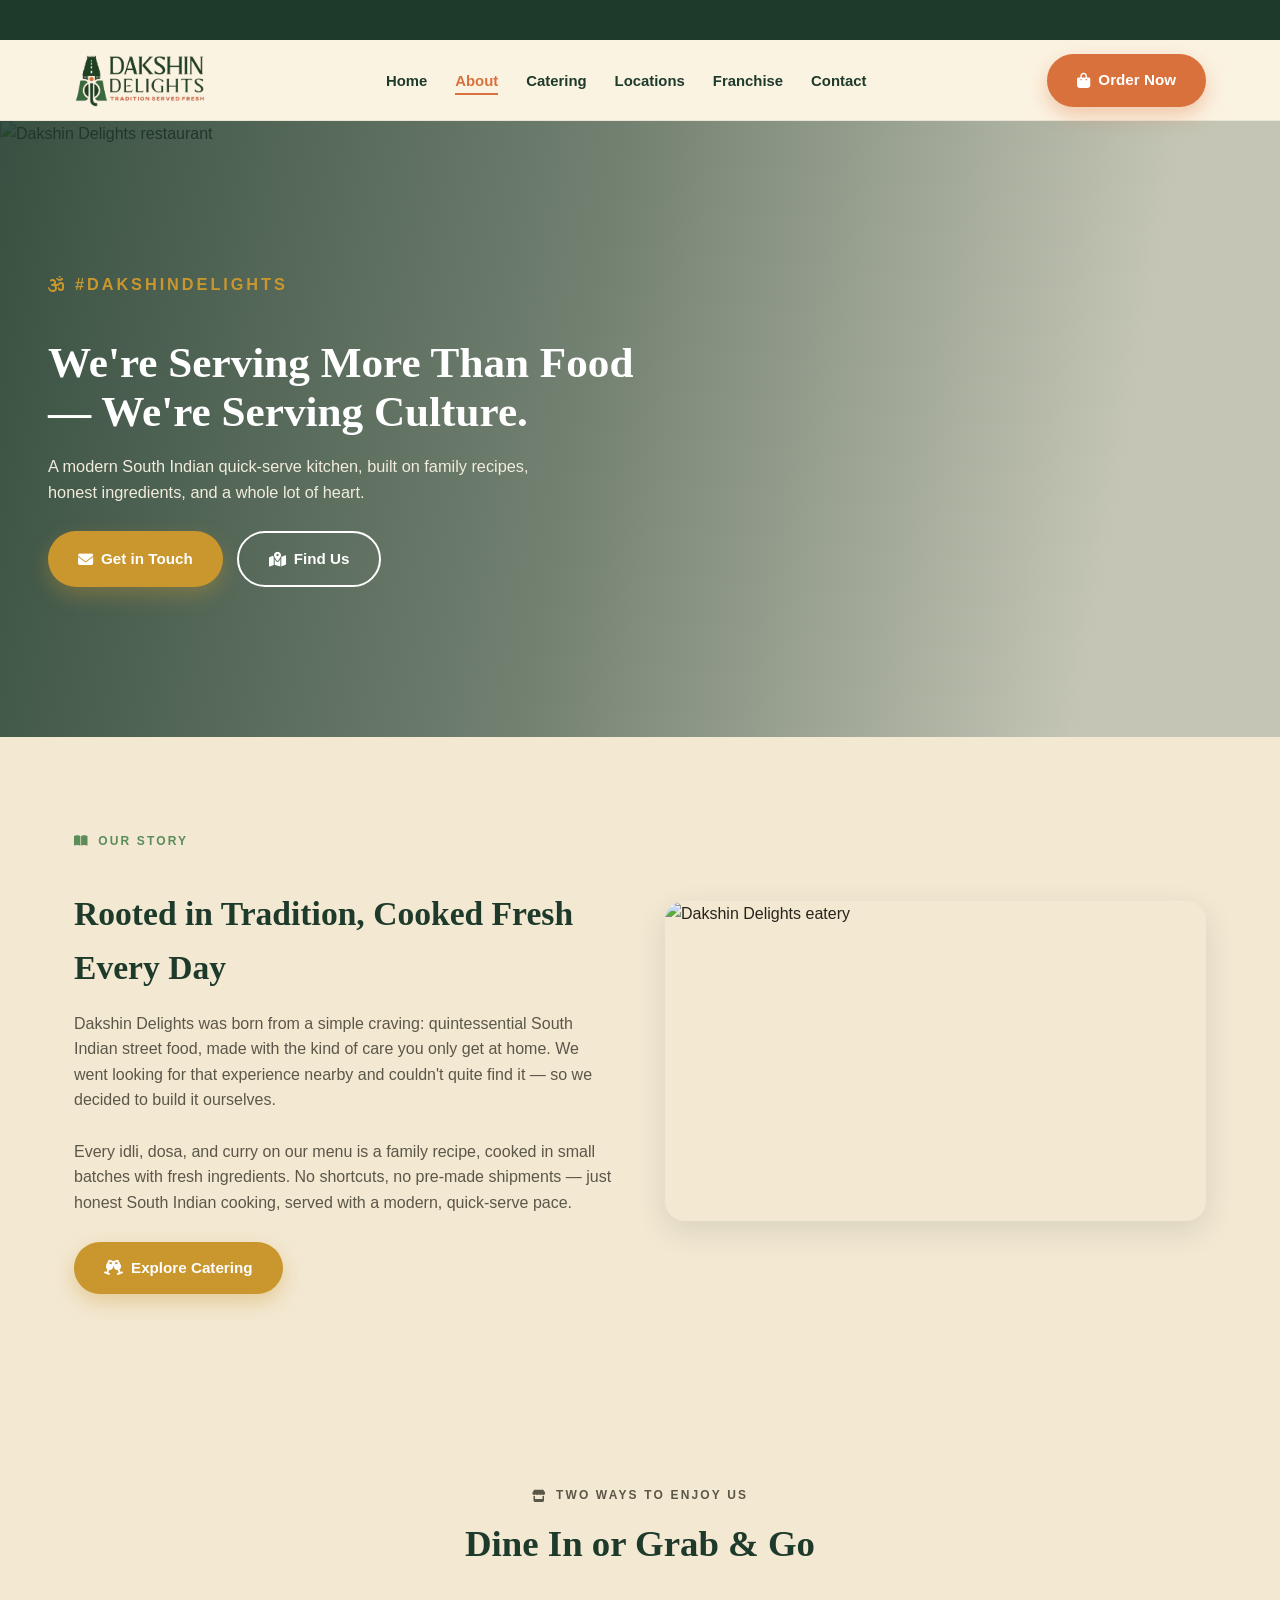
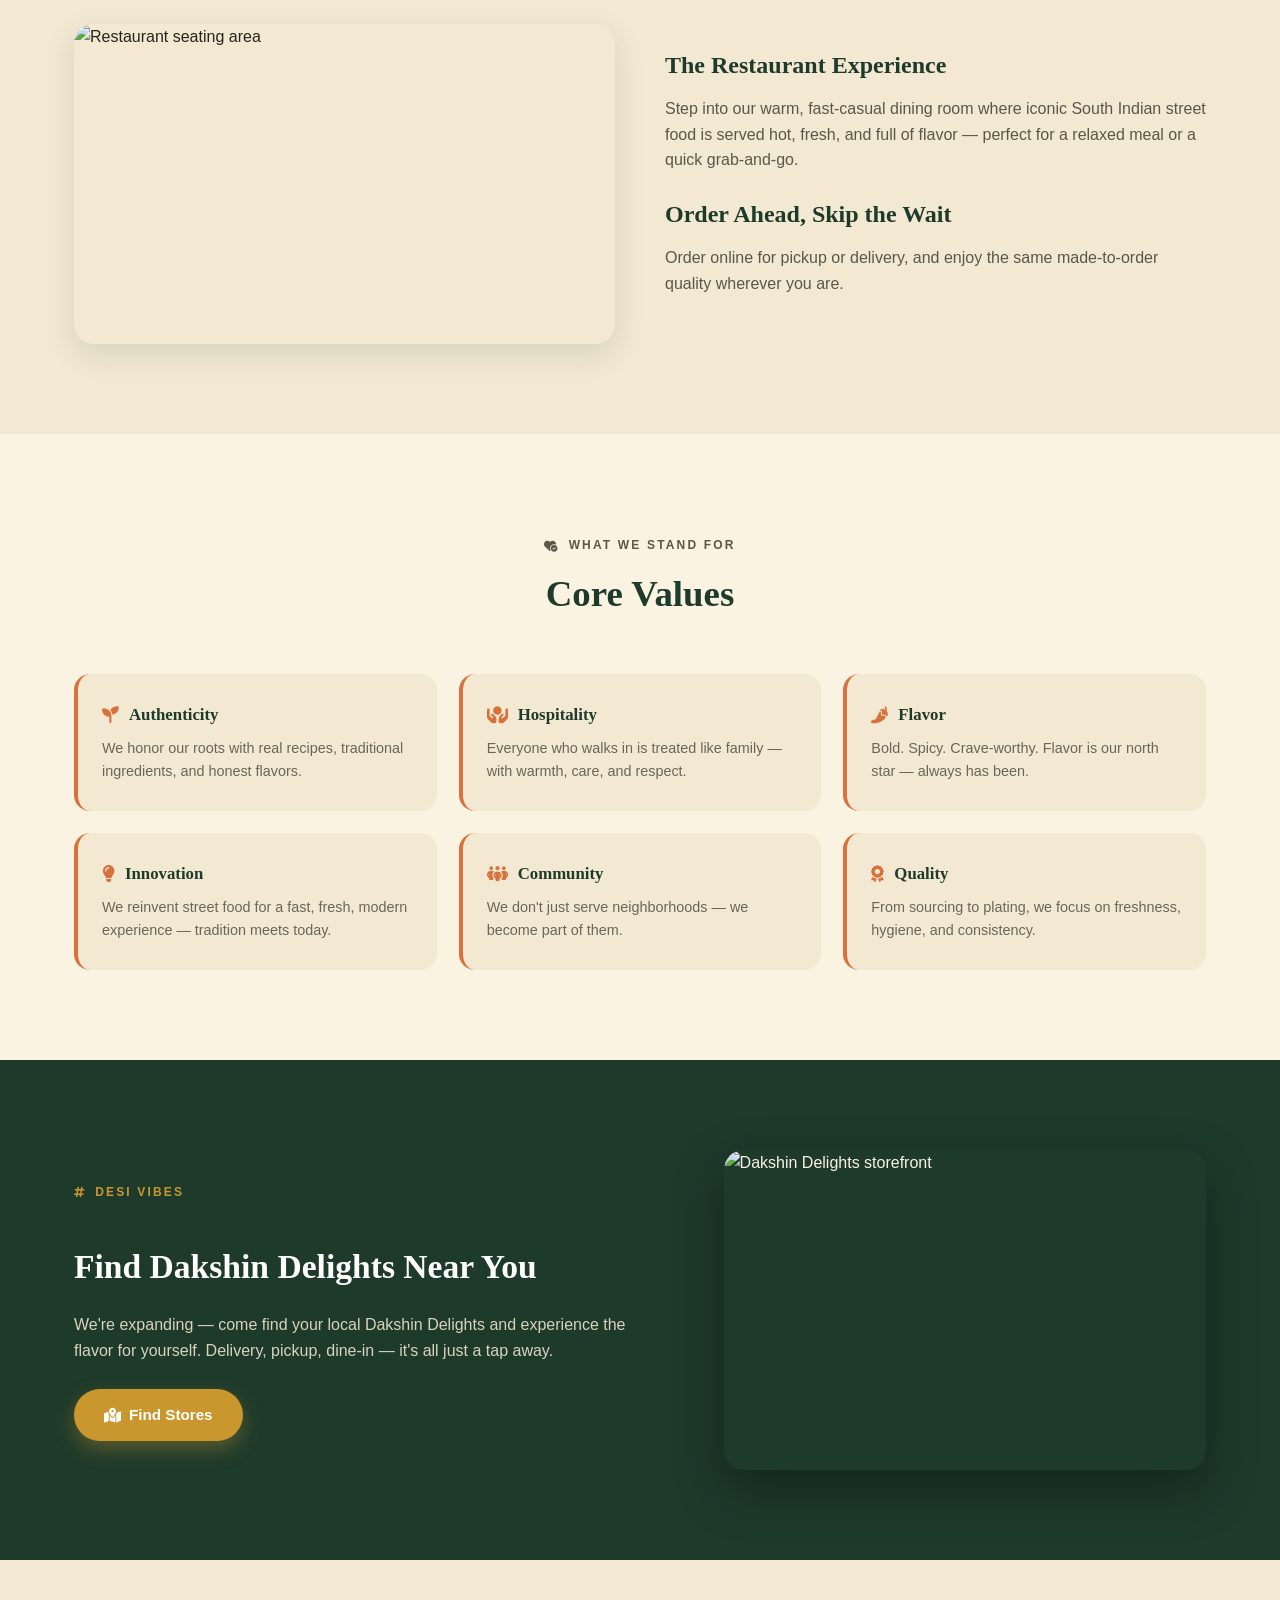
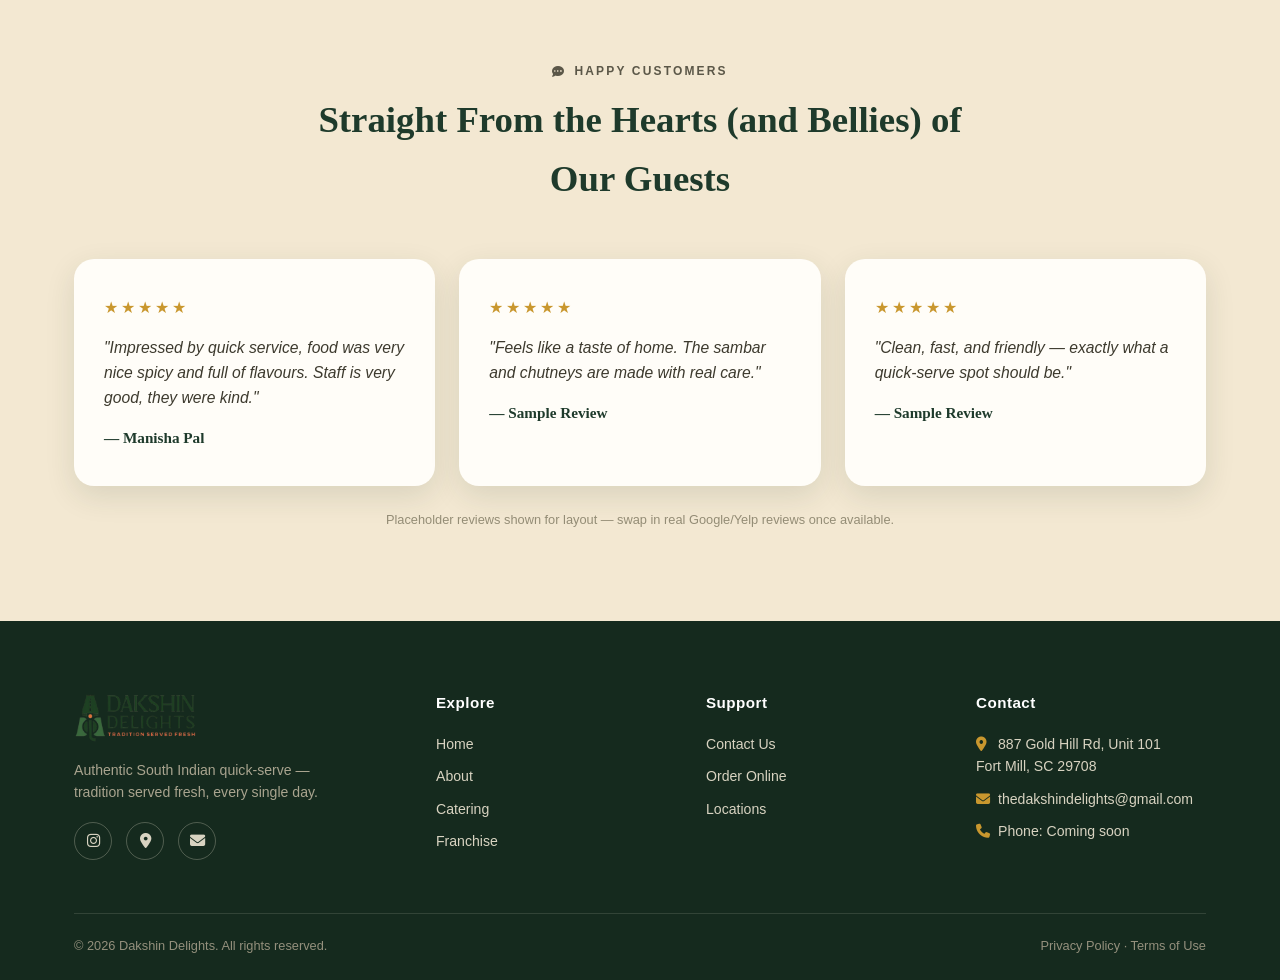
==== commit 46676a80: "Update about.html" ====
--- a/about.html
+++ b/about.html
@@ -224,7 +224,7 @@
     </div>
     <div class="footer-bottom">
       <span>© 2026 Dakshin Delights. All rights reserved.</span>
-      
+      <span><a href="#">Privacy Policy</a> · <a href="#">Terms of Use</a></span>
     </div>
   </div>
 </footer>
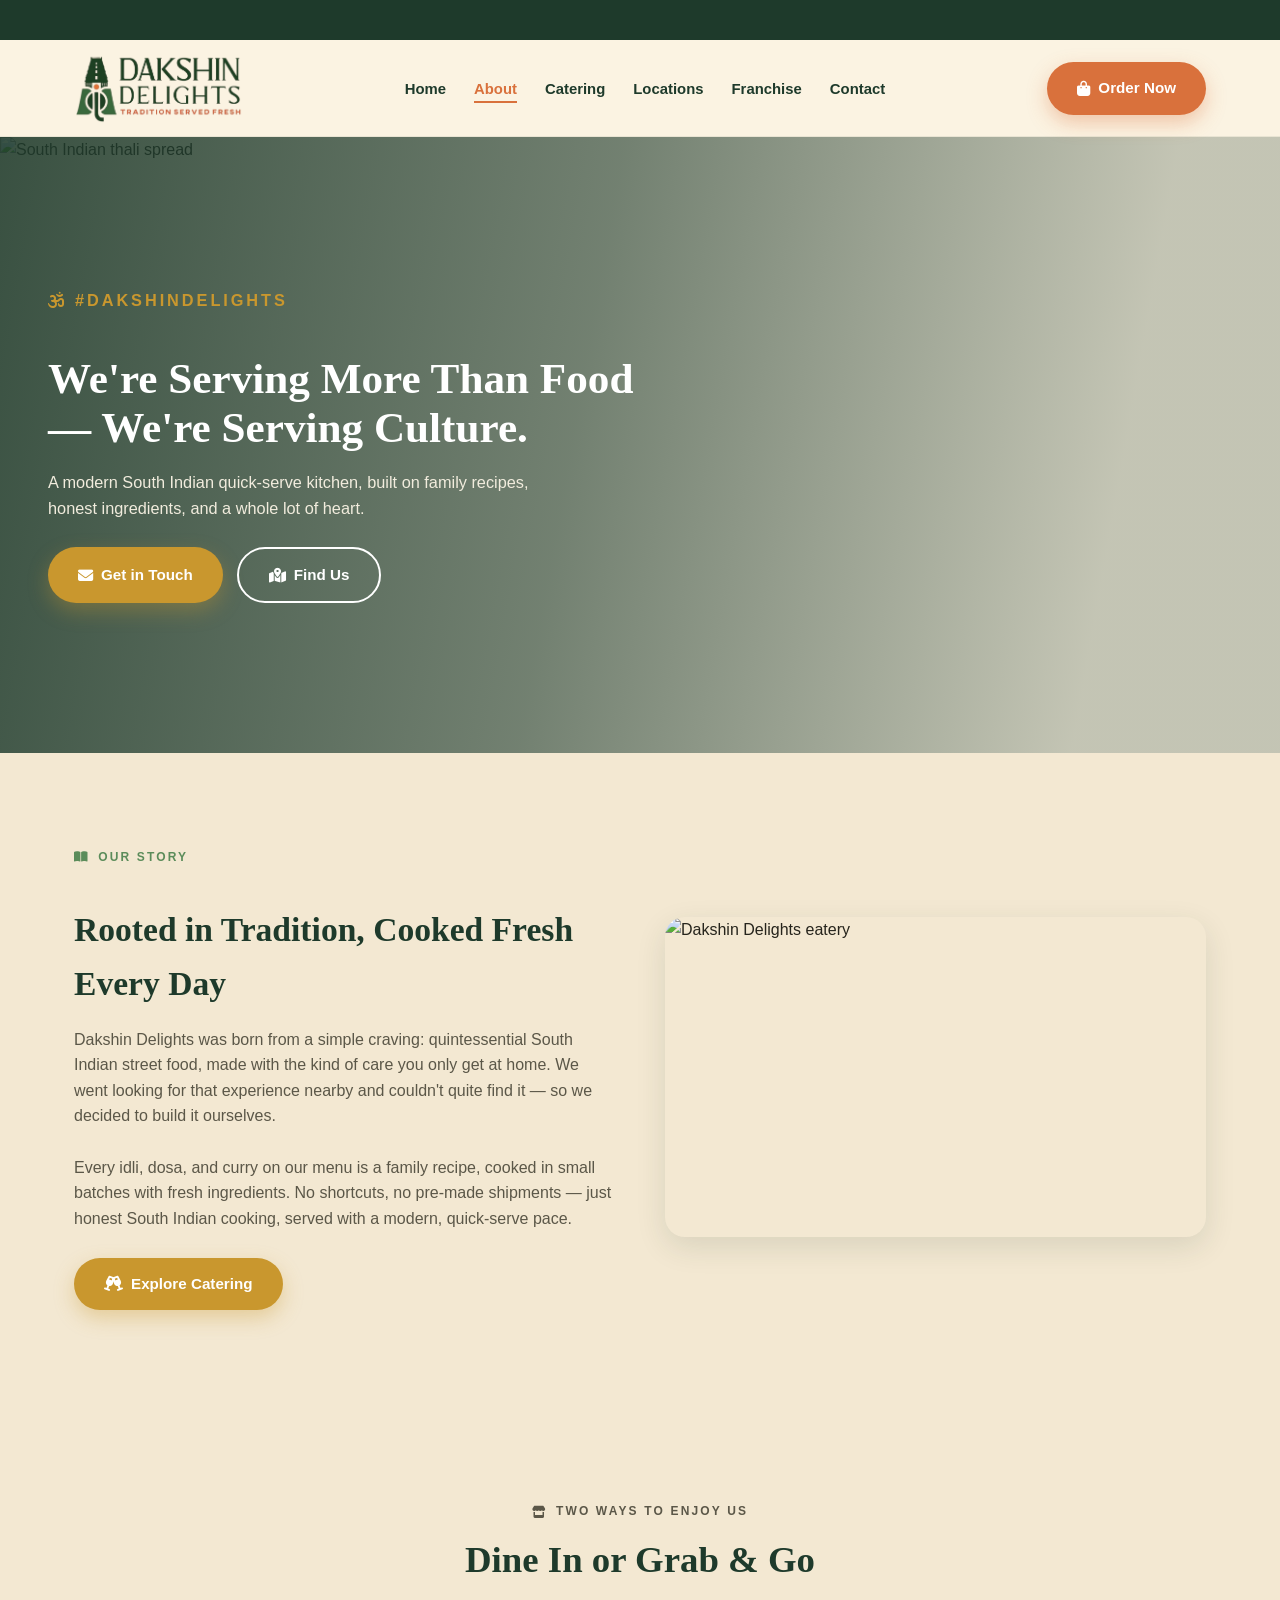
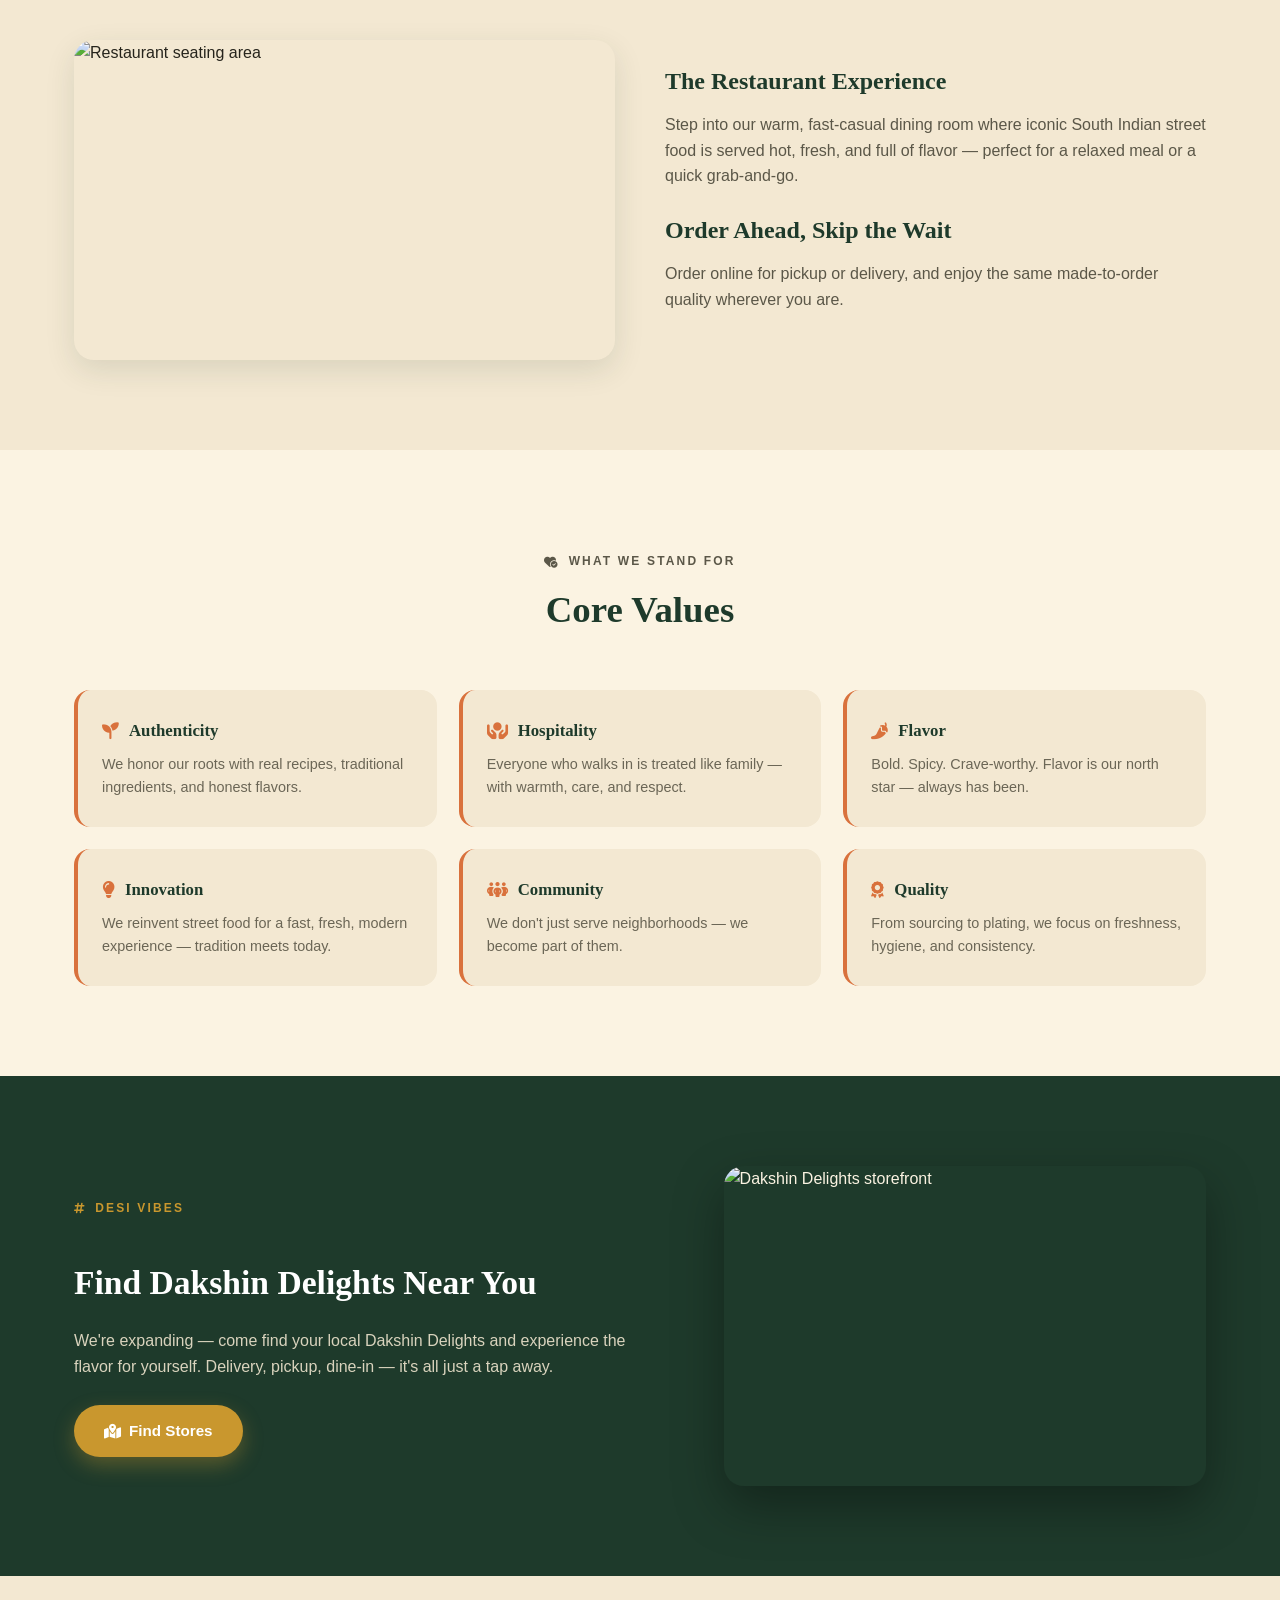
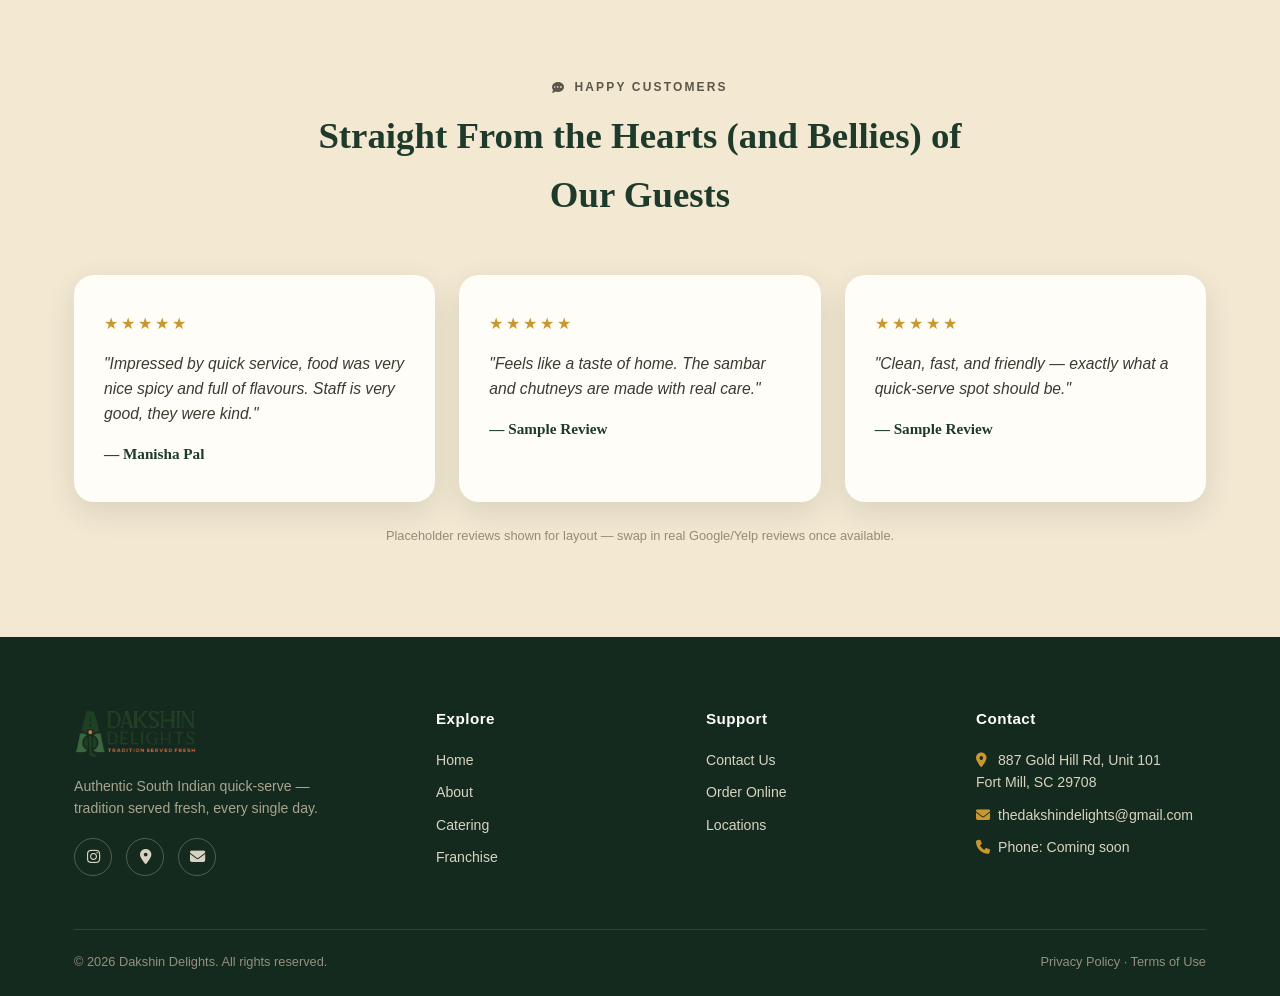
==== commit ea5018ba: "Update about.html" ====
--- a/about.html
+++ b/about.html
@@ -12,6 +12,12 @@
 <link href="https://fonts.googleapis.com/css2?family=Fraunces:opsz,wght@9..144,400;9..144,500;9..144,600;9..144,700&family=Poppins:wght@400;500;600;700;800&display=swap" rel="stylesheet">
 <link rel="stylesheet" href="https://cdnjs.cloudflare.com/ajax/libs/font-awesome/6.5.1/css/all.min.css">
 <link rel="stylesheet" href="assets/style.css">
+<style>
+  /* Bigger, responsive logo */
+  .brand img{height:72px;width:auto;max-width:none;}
+  @media (max-width:900px){ .brand img{height:60px;} }
+  @media (max-width:520px){ .brand img{height:48px;} }
+</style>
 </head>
 <body>
 
@@ -54,7 +60,7 @@
 <!-- ================= PAGE HERO ================= -->
 <section class="page-hero">
   <div class="hero-bg">
-    <img src="https://picsum.photos/seed/dakshin-about-hero/1600/800" alt="Dakshin Delights restaurant">
+    <img src="https://images.pexels.com/photos/29148133/pexels-photo-29148133.jpeg?auto=compress&cs=tinysrgb&w=1600&h=900&fit=crop" alt="South Indian thali spread">
   </div>
   <div class="page-hero-content">
     <p class="eyebrow"><i class="fa-solid fa-om"></i> #DakshinDelights</p>
@@ -78,7 +84,7 @@
       <a href="catering" class="btn gold"><i class="fa-solid fa-champagne-glasses"></i> Explore Catering</a>
     </div>
     <div class="split-img">
-      <img src="https://picsum.photos/seed/dakshin-eatery/800/620" alt="Dakshin Delights eatery">
+      <img src="https://images.pexels.com/photos/66639/pexels-photo-66639.jpeg?auto=compress&cs=tinysrgb&w=800&h=620&fit=crop" alt="Dakshin Delights eatery">
     </div>
   </div>
 </section>
@@ -92,7 +98,7 @@
     </div>
     <div class="split-inner" style="align-items:stretch;">
       <div class="split-img">
-        <img src="https://picsum.photos/seed/dakshin-dinein/700/520" alt="Restaurant seating area">
+        <img src="https://images.pexels.com/photos/14250845/pexels-photo-14250845.jpeg?auto=compress&cs=tinysrgb&w=700&h=520&fit=crop" alt="Restaurant seating area">
       </div>
       <div class="split-text" style="align-self:center;">
         <h3 style="font-size:1.5rem;margin-bottom:12px;">The Restaurant Experience</h3>
@@ -150,7 +156,7 @@
       <a href="locations" class="btn gold"><i class="fa-solid fa-map-location-dot"></i> Find Stores</a>
     </div>
     <div class="feature-img">
-      <img src="https://picsum.photos/seed/dakshin-storefront/700/560" alt="Dakshin Delights storefront">
+      <img src="assets\images\741510275_18105427016052545_115706340972265856_n.jpg" alt="Dakshin Delights storefront">
     </div>
   </div>
 </section>
